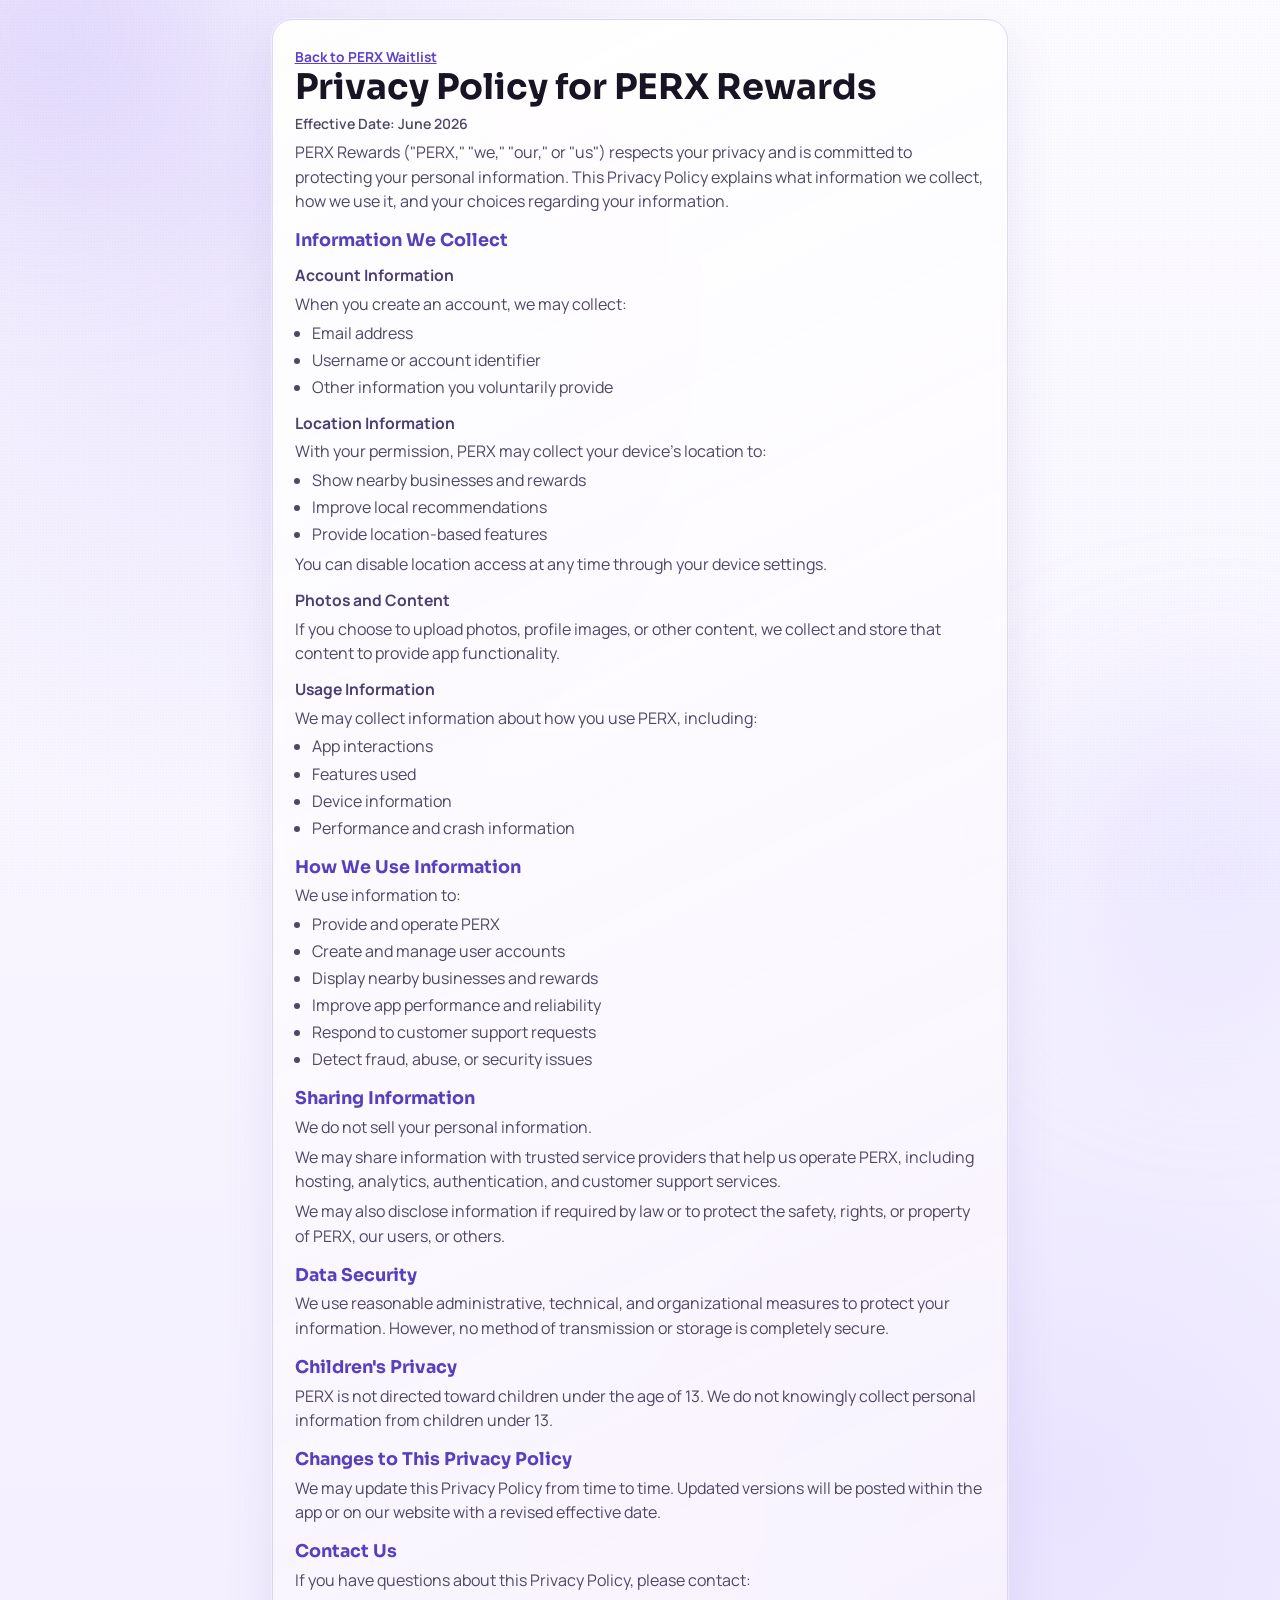
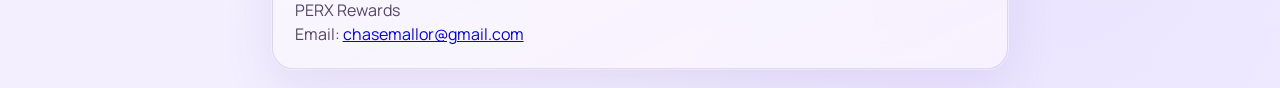
==== privacy-policy.html @ bf61a898 "Add standalone privacy policy page and main-page links" ====
<!doctype html>
<html lang="en">
  <head>
    <meta charset="UTF-8" />
    <meta name="viewport" content="width=device-width, initial-scale=1.0, viewport-fit=cover" />
    <title>Privacy Policy | PERX Rewards</title>
    <meta name="description" content="Read the PERX Rewards Privacy Policy, including what information we collect, how we use it, and your choices." />
    <meta name="robots" content="index, follow" />
    <link rel="canonical" href="https://joinperx.com/privacy-policy.html" />
    <link rel="preconnect" href="https://fonts.googleapis.com" />
    <link rel="preconnect" href="https://fonts.gstatic.com" crossorigin />
    <link
      href="https://fonts.googleapis.com/css2?family=Manrope:wght@400;500;600;700;800&family=Sora:wght@600;700;800&display=swap"
      rel="stylesheet"
    />
    <link rel="stylesheet" href="styles.css" />
  </head>
  <body class="policy-page">
    <div class="noise" aria-hidden="true"></div>
    <div class="orb orb-a" aria-hidden="true"></div>
    <div class="orb orb-b" aria-hidden="true"></div>

    <main class="policy-shell">
      <article class="policy-card" aria-labelledby="privacy-title">
        <p class="policy-nav"><a href="index.html">Back to PERX Waitlist</a></p>
        <h1 id="privacy-title" class="policy-title">Privacy Policy for PERX Rewards</h1>
        <p class="policy-effective">Effective Date: June 2026</p>

        <p>
          PERX Rewards ("PERX," "we," "our," or "us") respects your privacy and is committed to protecting your
          personal information. This Privacy Policy explains what information we collect, how we use it, and your
          choices regarding your information.
        </p>

        <h2>Information We Collect</h2>

        <h3>Account Information</h3>
        <p>When you create an account, we may collect:</p>
        <ul>
          <li>Email address</li>
          <li>Username or account identifier</li>
          <li>Other information you voluntarily provide</li>
        </ul>

        <h3>Location Information</h3>
        <p>With your permission, PERX may collect your device's location to:</p>
        <ul>
          <li>Show nearby businesses and rewards</li>
          <li>Improve local recommendations</li>
          <li>Provide location-based features</li>
        </ul>
        <p>You can disable location access at any time through your device settings.</p>

        <h3>Photos and Content</h3>
        <p>
          If you choose to upload photos, profile images, or other content, we collect and store that content to provide
          app functionality.
        </p>

        <h3>Usage Information</h3>
        <p>We may collect information about how you use PERX, including:</p>
        <ul>
          <li>App interactions</li>
          <li>Features used</li>
          <li>Device information</li>
          <li>Performance and crash information</li>
        </ul>

        <h2>How We Use Information</h2>
        <p>We use information to:</p>
        <ul>
          <li>Provide and operate PERX</li>
          <li>Create and manage user accounts</li>
          <li>Display nearby businesses and rewards</li>
          <li>Improve app performance and reliability</li>
          <li>Respond to customer support requests</li>
          <li>Detect fraud, abuse, or security issues</li>
        </ul>

        <h2>Sharing Information</h2>
        <p>We do not sell your personal information.</p>
        <p>
          We may share information with trusted service providers that help us operate PERX, including hosting,
          analytics, authentication, and customer support services.
        </p>
        <p>
          We may also disclose information if required by law or to protect the safety, rights, or property of PERX,
          our users, or others.
        </p>

        <h2>Data Security</h2>
        <p>
          We use reasonable administrative, technical, and organizational measures to protect your information. However,
          no method of transmission or storage is completely secure.
        </p>

        <h2>Children's Privacy</h2>
        <p>
          PERX is not directed toward children under the age of 13. We do not knowingly collect personal information
          from children under 13.
        </p>

        <h2>Changes to This Privacy Policy</h2>
        <p>
          We may update this Privacy Policy from time to time. Updated versions will be posted within the app or on our
          website with a revised effective date.
        </p>

        <h2>Contact Us</h2>
        <p>If you have questions about this Privacy Policy, please contact:</p>
        <p>
          PERX Rewards<br />
          Email: <a href="mailto:chasemallor@gmail.com">chasemallor@gmail.com</a>
        </p>
      </article>
    </main>
  </body>
</html>
---- styles.css ----
:root {
  --bg: #f6f3ff;
  --surface: rgba(255, 255, 255, 0.72);
  --surface-strong: rgba(255, 255, 255, 0.88);
  --stroke: rgba(70, 53, 116, 0.1);
  --text: #181423;
  --muted: #625d74;
  --accent: #8b72e8;
  --accent-strong: #745ed1;
  --success: #1d8b57;
}

* {
  box-sizing: border-box;
}

html,
body {
  margin: 0;
  min-height: 100%;
}

body {
  font-family: "Manrope", "Segoe UI", sans-serif;
  color: var(--text);
  background: radial-gradient(circle at 18% 12%, rgba(161, 135, 244, 0.18) 0%, transparent 34%),
    radial-gradient(circle at 82% 88%, rgba(184, 168, 255, 0.18) 0%, transparent 32%),
    linear-gradient(180deg, #fcfbff 0%, #f3efff 100%);
  overflow-x: hidden;
}

.shell {
  min-height: 100vh;
  display: grid;
  place-items: center;
  padding: 1rem;
}

.noise {
  position: fixed;
  inset: 0;
  pointer-events: none;
  background-image: radial-gradient(rgba(43, 29, 82, 0.06) 1px, transparent 1px);
  background-size: 3px 3px;
  opacity: 0.4;
}

.orb {
  position: fixed;
  width: 20rem;
  height: 20rem;
  border-radius: 999px;
  filter: blur(90px);
  pointer-events: none;
  z-index: -1;
}

.orb-a {
  top: -8rem;
  left: -7rem;
  background: rgba(162, 135, 244, 0.22);
  animation: drift 15s ease-in-out infinite;
}

.orb-b {
  right: -6rem;
  bottom: -8rem;
  background: rgba(202, 191, 255, 0.26);
  animation: drift 18s ease-in-out infinite reverse;
}

.waitlist-card {
  width: min(100%, 34rem);
  border: 1px solid var(--stroke);
  border-radius: 1.5rem;
  padding: 1.5rem;
  background: linear-gradient(155deg, rgba(255, 255, 255, 0.92), rgba(247, 243, 255, 0.78));
  backdrop-filter: blur(18px);
  box-shadow: 0 18px 60px rgba(110, 92, 169, 0.12), 0 0 0 1px rgba(255, 255, 255, 0.65);
}

.about-card {
  width: min(100%, 42rem);
  border: 1px solid rgba(145, 121, 226, 0.28);
  border-radius: 1.5rem;
  padding: 1.5rem;
  background: radial-gradient(circle at 22% -5%, rgba(163, 126, 255, 0.24), transparent 38%),
    linear-gradient(160deg, rgba(255, 255, 255, 0.95) 0%, rgba(248, 243, 255, 0.92) 100%);
  backdrop-filter: blur(18px);
  box-shadow: 0 22px 62px rgba(107, 83, 184, 0.14), 0 0 0 1px rgba(255, 255, 255, 0.66);
}

.page-hidden {
  display: none;
}

.eyebrow {
  margin: 0;
  color: var(--accent-strong);
  font-size: 0.72rem;
  letter-spacing: 0.12em;
  text-transform: uppercase;
  font-weight: 700;
}

h1 {
  margin: 0.4rem 0 0;
  font-family: "Sora", "Segoe UI", sans-serif;
  font-size: clamp(2.1rem, 12vw, 3.2rem);
  line-height: 1;
}

.logo-x {
  color: var(--accent-strong);
  text-shadow: 0 0 16px rgba(139, 114, 232, 0.22);
}

.tagline {
  margin: 0.45rem 0 0;
  color: #241d35;
  font-weight: 600;
  font-size: clamp(1rem, 4vw, 1.15rem);
}

.description {
  margin: 0.8rem 0 0;
  color: var(--muted);
  font-size: 0.94rem;
  line-height: 1.45;
}

.coming-soon-hype {
  margin: 0.8rem 0 0;
  color: #3a2d70;
  font-weight: 700;
  font-size: 0.9rem;
  line-height: 1.45;
}

.about-hype {
  margin-top: 1rem;
}

.about-card .eyebrow {
  color: #6b50c4;
}

.about-card h2 {
  margin: 0.4rem 0 0;
  font-family: "Sora", "Segoe UI", sans-serif;
  font-size: clamp(1.4rem, 5.5vw, 2.1rem);
  line-height: 1.15;
  color: #5f43c4;
  text-shadow: 0 0 18px rgba(146, 115, 255, 0.2);
}

.about-intro {
  margin: 0.9rem 0 0;
  color: #4d4268;
  line-height: 1.5;
}

.about-grid {
  margin-top: 1rem;
  display: flex;
  flex-direction: column;
  gap: 0;
  border-top: 1px solid rgba(152, 125, 239, 0.26);
}

.about-item {
  display: flex;
  flex-direction: row;
  gap: 0.72rem;
  align-items: start;
  padding: 0.95rem 0.2rem;
  background: transparent;
  border: 0;
  border-radius: 0;
  border-bottom: 1px solid rgba(152, 125, 239, 0.26);
}

.about-item:last-child {
  border-bottom: 0;
}

.about-copy h3 {
  margin: 0;
  font-size: 0.98rem;
  color: #5d44bf;
}

.about-copy p {
  margin: 0.35rem 0 0;
  color: #5c5571;
  font-size: 0.92rem;
  line-height: 1.45;
}

.about-title-row {
  display: flex;
  align-items: center;
  gap: 0.5rem;
}

.about-icon {
  width: 1.95rem;
  height: 1.95rem;
  display: inline-flex;
  align-items: center;
  justify-content: center;
  border-radius: 999px;
  background: linear-gradient(130deg, #7b5eff, #a18cff);
  color: #ffffff;
  font-size: 0.95rem;
  box-shadow: 0 0 20px rgba(142, 111, 255, 0.35);
  flex-shrink: 0;
}

.map-pin-icon {
  border-radius: 999px;
  background: rgba(255, 255, 255, 0.9);
  border: 1px solid rgba(119, 94, 212, 0.22);
}

.map-pin-icon svg {
  width: 1.35rem;
  height: 1.35rem;
  display: block;
}

.about-card .coming-soon-hype {
  color: #5d42be;
  text-shadow: 0 0 14px rgba(145, 113, 255, 0.2);
}

.contact-cta {
  margin: 0.65rem 0 0;
  color: #5b4c87;
  font-size: 0.84rem;
  line-height: 1.5;
}

.contact-cta a {
  color: #6242d1;
  font-weight: 700;
  text-decoration-thickness: 1.5px;
}

.about-contact-cta {
  color: #5a4e82;
}

.legal-links {
  margin: 0.55rem 0 0;
  font-size: 0.82rem;
  color: #5f507f;
}

.legal-links a {
  color: #5f40ca;
  font-weight: 800;
  text-decoration-thickness: 1.5px;
}

.about-legal-links {
  color: #5a4f81;
}

.verification-note {
  margin-top: 0.95rem;
  border: 1px solid rgba(139, 114, 232, 0.26);
  border-radius: 0.95rem;
  padding: 0.72rem 0.82rem;
  background: linear-gradient(130deg, rgba(243, 236, 255, 0.92), rgba(251, 248, 255, 0.84));
}

.verification-note p {
  margin: 0;
  color: #5e4f87;
  font-size: 0.8rem;
  line-height: 1.4;
}

.verification-note p + p {
  margin-top: 0.25rem;
}

.waitlist-form {
  margin-top: 1rem;
  display: grid;
  gap: 0.6rem;
}

.trap-field {
  position: absolute;
  left: -9999px;
  width: 1px;
  height: 1px;
  overflow: hidden;
}

.waitlist-form label {
  font-size: 0.83rem;
  color: #4f4a61;
  font-weight: 600;
}

.waitlist-form input[type="text"],
.waitlist-form input[type="email"] {
  width: 100%;
  border: 1px solid var(--stroke);
  border-radius: 1rem;
  background: var(--surface);
  color: var(--text);
  padding: 0.92rem 1rem;
  font-size: 16px;
  outline: none;
  transition: border-color 200ms ease, box-shadow 200ms ease, background 200ms ease;
}

.waitlist-form input::placeholder {
  color: #8d879e;
}

.waitlist-form input:focus {
  border-color: rgba(139, 114, 232, 0.45);
  background: var(--surface-strong);
  box-shadow: 0 0 0 4px rgba(139, 114, 232, 0.12);
}

.disclaimer {
  margin: 0.1rem 0 0;
  color: #777289;
  font-size: 0.8rem;
  line-height: 1.45;
}

button {
  margin-top: 0.2rem;
  width: 100%;
  border: 1px solid rgba(139, 114, 232, 0.34);
  border-radius: 999px;
  background: linear-gradient(120deg, #7f63e6, #9a88ea);
  color: #fff;
  font-weight: 700;
  font-size: 0.97rem;
  padding: 0.98rem 1rem;
  cursor: pointer;
  transition: transform 180ms ease, box-shadow 180ms ease, opacity 180ms ease;
}

button:hover {
  transform: translateY(-1px);
  box-shadow: 0 12px 24px rgba(124, 85, 230, 0.2);
}

button:disabled {
  opacity: 0.7;
  cursor: not-allowed;
}

.secondary-btn {
  margin-top: 0;
  background: rgba(255, 255, 255, 0.65);
  color: var(--accent-strong);
  border: 1px solid rgba(139, 114, 232, 0.35);
}

.about-card .secondary-btn {
  background: rgba(255, 255, 255, 0.78);
  color: #5d43bf;
  border: 1px solid rgba(150, 124, 235, 0.54);
}

.about-card .secondary-btn:hover {
  box-shadow: 0 12px 24px rgba(111, 78, 227, 0.24);
}

#backToWaitlistBtn {
  margin-top: 1.15rem;
}

.secondary-btn:hover {
  box-shadow: 0 10px 20px rgba(116, 94, 209, 0.14);
}

.form-feedback {
  min-height: 1.2rem;
  margin: 0.15rem 0 0;
  color: var(--accent-strong);
  font-size: 0.84rem;
}

.form-feedback.success {
  color: var(--success);
}

.form-feedback.error {
  color: #ab2e2e;
}

.microcopy {
  margin: 0.8rem 0 0;
  color: #969bb3;
  font-size: 0.74rem;
  line-height: 1.45;
}

.policy-page {
  margin: 0;
}

.policy-shell {
  min-height: 100vh;
  display: grid;
  place-items: center;
  padding: 1.2rem;
}

.policy-card {
  width: min(100%, 46rem);
  border: 1px solid rgba(121, 97, 198, 0.22);
  border-radius: 1.3rem;
  padding: 1.35rem;
  background: linear-gradient(155deg, rgba(255, 255, 255, 0.94), rgba(248, 243, 255, 0.88));
  backdrop-filter: blur(16px);
  box-shadow: 0 18px 50px rgba(103, 79, 176, 0.12), 0 0 0 1px rgba(255, 255, 255, 0.6);
}

.policy-nav {
  margin: 0 0 0.8rem;
  font-size: 0.86rem;
}

.policy-nav a {
  color: #5f40ca;
  font-weight: 700;
}

.policy-title {
  margin: 0;
  font-family: "Sora", "Segoe UI", sans-serif;
  font-size: clamp(1.6rem, 5vw, 2.2rem);
  line-height: 1.12;
}

.policy-effective {
  margin: 0.35rem 0 0;
  font-size: 0.88rem;
  color: #5f507f;
  font-weight: 600;
}

.policy-card h2 {
  margin: 1rem 0 0.35rem;
  font-family: "Sora", "Segoe UI", sans-serif;
  font-size: 1.1rem;
  color: #5840bc;
}

.policy-card h3 {
  margin: 0.8rem 0 0.3rem;
  font-size: 0.98rem;
  color: #4c3f72;
}

.policy-card p {
  margin: 0.35rem 0 0;
  color: #4f4765;
  line-height: 1.52;
}

.policy-card ul {
  margin: 0.35rem 0 0;
  padding-left: 1.1rem;
  color: #4f4765;
}

.policy-card li {
  margin: 0.24rem 0;
  line-height: 1.45;
}

@keyframes drift {
  0%,
  100% {
    transform: translateY(0);
  }
  50% {
    transform: translateY(22px);
  }
}

@media (max-width: 520px) {
  .shell {
    min-height: 100dvh;
    padding: max(0.85rem, env(safe-area-inset-top)) 0.75rem max(1rem, env(safe-area-inset-bottom));
  }

  .waitlist-card,
  .about-card {
    padding: 1rem;
    border-radius: 1.2rem;
  }

  .description {
    font-size: 0.9rem;
  }

  .about-grid {
    grid-template-columns: 1fr;
  }

  .about-icon {
    width: 1.78rem;
    height: 1.78rem;
  }

  .orb {
    filter: blur(72px);
    opacity: 0.8;
  }

  .policy-shell {
    min-height: 100dvh;
    padding: max(0.85rem, env(safe-area-inset-top)) 0.75rem max(1rem, env(safe-area-inset-bottom));
  }

  .policy-card {
    padding: 1rem;
    border-radius: 1.1rem;
  }
}

@media (max-width: 900px) {
  .shell {
    padding: 1.05rem;
  }

  .about-card {
    width: min(100%, 38rem);
  }
}

@media (max-width: 680px) {
  .about-grid {
    grid-template-columns: 1fr;
  }

  .about-card h2 {
    font-size: clamp(1.3rem, 7.2vw, 1.85rem);
  }
}
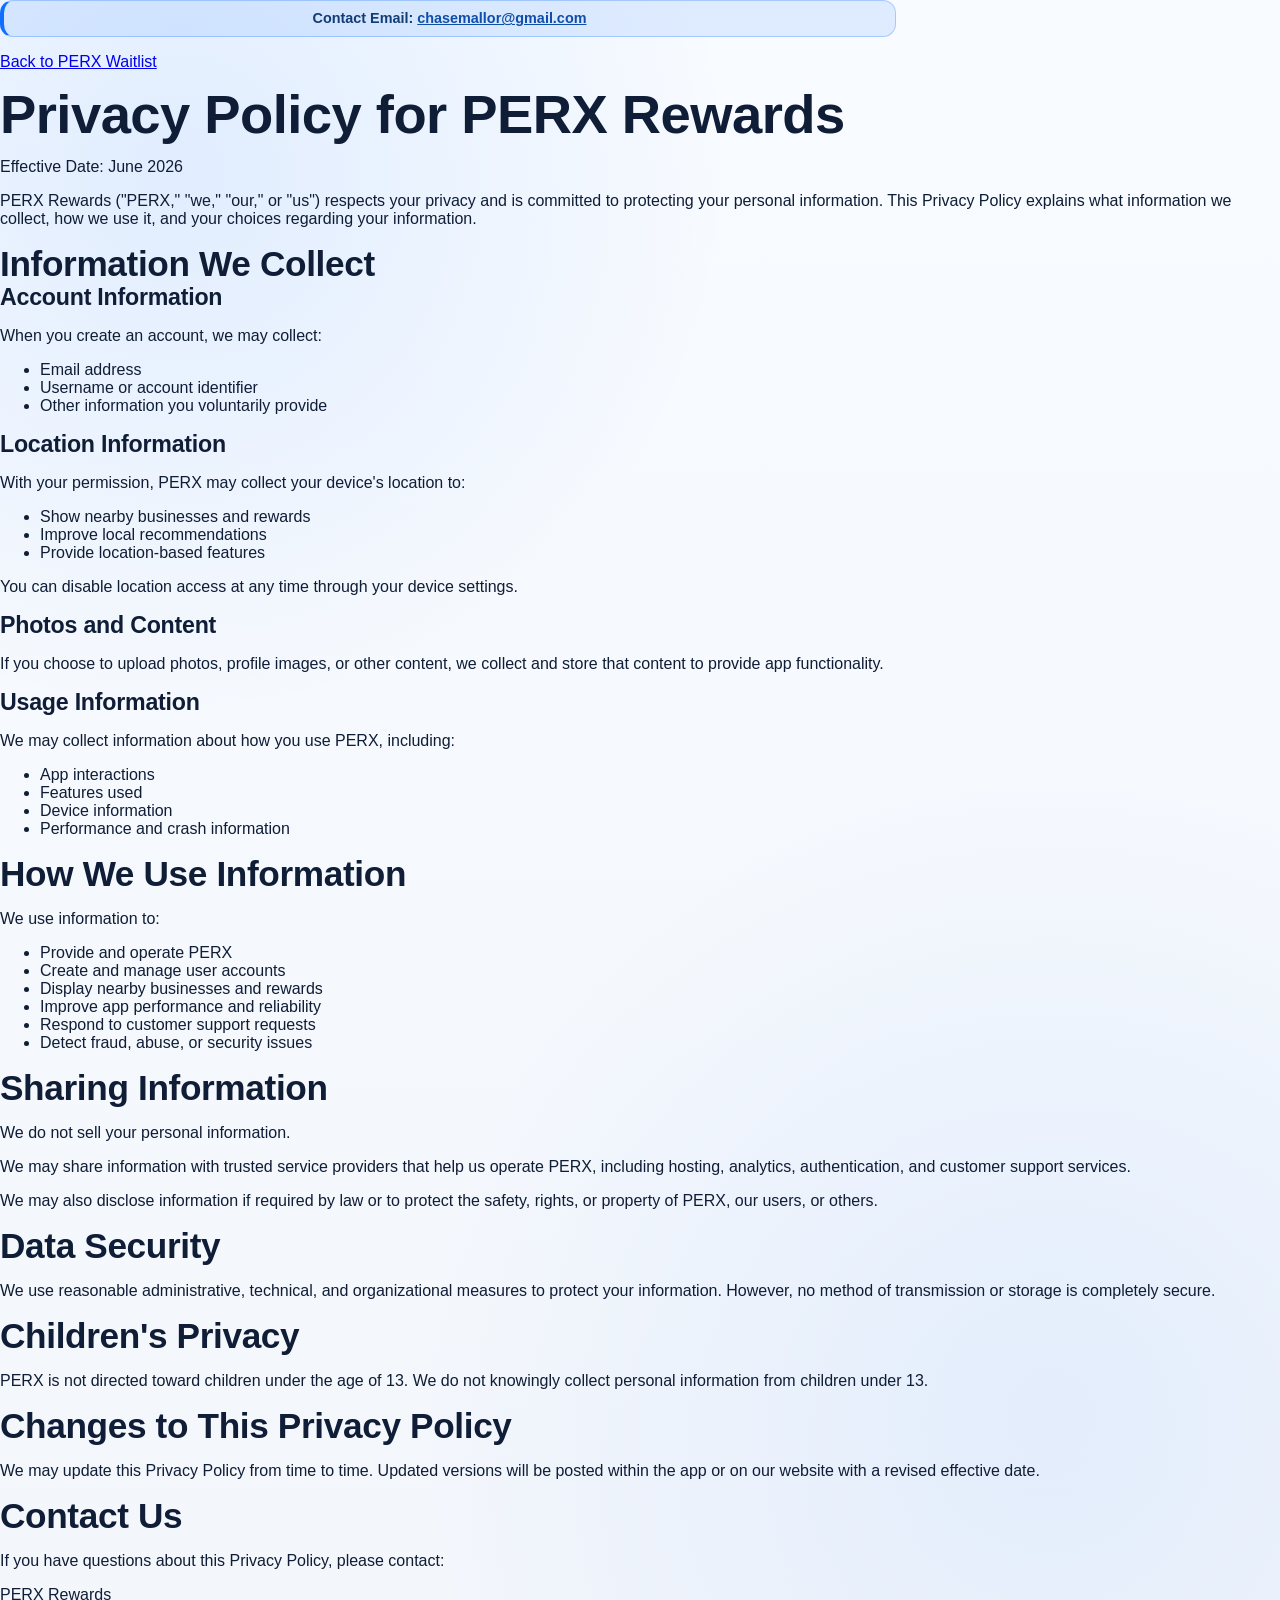
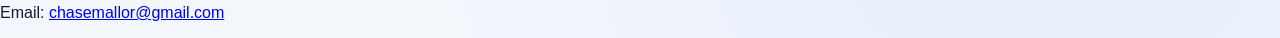
==== commit e6d9bb18: "Add contact email banner across pages" ====
--- a/privacy-policy.html
+++ b/privacy-policy.html
@@ -13,7 +13,7 @@
       href="https://fonts.googleapis.com/css2?family=Manrope:wght@400;500;600;700;800&family=Sora:wght@600;700;800&display=swap"
       rel="stylesheet"
     />
-    <link rel="stylesheet" href="styles.css" />
+    <link rel="stylesheet" href="styles.css?v=20260702-2" />
   </head>
   <body class="policy-page">
     <div class="noise" aria-hidden="true"></div>
@@ -21,6 +21,10 @@
     <div class="orb orb-b" aria-hidden="true"></div>
 
     <main class="policy-shell">
+      <p class="contact-email-banner" role="note">
+        Contact Email:
+        <a href="mailto:chasemallor@gmail.com">chasemallor@gmail.com</a>
+      </p>
       <article class="policy-card" aria-labelledby="privacy-title">
         <p class="policy-nav"><a href="index.html">Back to PERX Waitlist</a></p>
         <h1 id="privacy-title" class="policy-title">Privacy Policy for PERX Rewards</h1>
--- a/styles.css
+++ b/styles.css
@@ -1,13 +1,16 @@
 :root {
-  --bg: #f6f3ff;
-  --surface: rgba(255, 255, 255, 0.72);
-  --surface-strong: rgba(255, 255, 255, 0.88);
-  --stroke: rgba(70, 53, 116, 0.1);
-  --text: #181423;
-  --muted: #625d74;
-  --accent: #8b72e8;
-  --accent-strong: #745ed1;
-  --success: #1d8b57;
+  --bg: #f5f7fb;
+  --surface: rgba(255, 255, 255, 0.8);
+  --surface-solid: #ffffff;
+  --stroke: rgba(15, 29, 54, 0.12);
+  --stroke-strong: rgba(15, 29, 54, 0.2);
+  --text: #0f1d36;
+  --muted: #586780;
+  --primary: #0f6fff;
+  --primary-strong: #0056d6;
+  --success: #188a52;
+  --warning: #a66a00;
+  --danger: #c02828;
 }
 
 * {
@@ -21,338 +24,646 @@
 }
 
 body {
-  font-family: "Manrope", "Segoe UI", sans-serif;
+  font-family: "Plus Jakarta Sans", "Segoe UI", sans-serif;
   color: var(--text);
-  background: radial-gradient(circle at 18% 12%, rgba(161, 135, 244, 0.18) 0%, transparent 34%),
-    radial-gradient(circle at 82% 88%, rgba(184, 168, 255, 0.18) 0%, transparent 32%),
-    linear-gradient(180deg, #fcfbff 0%, #f3efff 100%);
+  background:
+    radial-gradient(circle at 14% 10%, rgba(22, 119, 255, 0.1), transparent 30%),
+    radial-gradient(circle at 82% 86%, rgba(73, 150, 255, 0.1), transparent 36%),
+    linear-gradient(180deg, #f8fbff 0%, #f3f6fb 100%);
   overflow-x: hidden;
 }
 
-.shell {
-  min-height: 100vh;
-  display: grid;
-  place-items: center;
-  padding: 1rem;
-}
-
-.noise {
+.bg-grid {
   position: fixed;
   inset: 0;
   pointer-events: none;
-  background-image: radial-gradient(rgba(43, 29, 82, 0.06) 1px, transparent 1px);
-  background-size: 3px 3px;
-  opacity: 0.4;
-}
-
-.orb {
+  background-image: linear-gradient(rgba(15, 111, 255, 0.04) 1px, transparent 1px),
+    linear-gradient(90deg, rgba(15, 111, 255, 0.04) 1px, transparent 1px);
+  background-size: 42px 42px;
+}
+
+.halo {
   position: fixed;
-  width: 20rem;
-  height: 20rem;
   border-radius: 999px;
   filter: blur(90px);
   pointer-events: none;
   z-index: -1;
 }
 
-.orb-a {
-  top: -8rem;
-  left: -7rem;
-  background: rgba(162, 135, 244, 0.22);
-  animation: drift 15s ease-in-out infinite;
-}
-
-.orb-b {
-  right: -6rem;
+.halo-a {
+  width: 23rem;
+  height: 23rem;
+  left: -8rem;
+  top: -7rem;
+  background: rgba(26, 128, 255, 0.2);
+}
+
+.halo-b {
+  width: 22rem;
+  height: 22rem;
+  right: -7rem;
   bottom: -8rem;
-  background: rgba(202, 191, 255, 0.26);
-  animation: drift 18s ease-in-out infinite reverse;
-}
-
-.waitlist-card {
-  width: min(100%, 34rem);
+  background: rgba(114, 178, 255, 0.18);
+}
+
+.shell {
+  min-height: 100vh;
+  display: grid;
+  place-items: center;
+  padding: 1.2rem;
+}
+
+.contact-email-banner {
+  width: min(100%, 56rem);
+  margin: 0 0 0.8rem;
+  padding: 0.58rem 0.82rem;
+  border: 1px solid rgba(15, 111, 255, 0.28);
+  border-left: 4px solid #0f6fff;
+  border-radius: 0.82rem;
+  background: rgba(15, 111, 255, 0.1);
+  color: #123c73;
+  font-size: 0.9rem;
+  font-weight: 700;
+  text-align: center;
+}
+
+.contact-email-banner a {
+  color: #0f4ea8;
+  font-weight: 800;
+  text-decoration: underline;
+}
+
+.panel {
+  width: min(100%, 56rem);
   border: 1px solid var(--stroke);
-  border-radius: 1.5rem;
-  padding: 1.5rem;
-  background: linear-gradient(155deg, rgba(255, 255, 255, 0.92), rgba(247, 243, 255, 0.78));
-  backdrop-filter: blur(18px);
-  box-shadow: 0 18px 60px rgba(110, 92, 169, 0.12), 0 0 0 1px rgba(255, 255, 255, 0.65);
-}
-
-.about-card {
-  width: min(100%, 42rem);
-  border: 1px solid rgba(145, 121, 226, 0.28);
-  border-radius: 1.5rem;
-  padding: 1.5rem;
-  background: radial-gradient(circle at 22% -5%, rgba(163, 126, 255, 0.24), transparent 38%),
-    linear-gradient(160deg, rgba(255, 255, 255, 0.95) 0%, rgba(248, 243, 255, 0.92) 100%);
-  backdrop-filter: blur(18px);
-  box-shadow: 0 22px 62px rgba(107, 83, 184, 0.14), 0 0 0 1px rgba(255, 255, 255, 0.66);
-}
-
-.page-hidden {
-  display: none;
+  border-radius: 1.4rem;
+  padding: clamp(1.1rem, 2.4vw, 1.8rem);
+  background: linear-gradient(145deg, rgba(255, 255, 255, 0.9), rgba(252, 254, 255, 0.84));
+  backdrop-filter: blur(16px);
+  box-shadow: 0 26px 60px rgba(23, 50, 88, 0.12), 0 0 0 1px rgba(255, 255, 255, 0.66);
+}
+
+.hero-panel {
+  width: min(100%, 44rem);
+  text-align: center;
 }
 
 .eyebrow {
   margin: 0;
-  color: var(--accent-strong);
   font-size: 0.72rem;
-  letter-spacing: 0.12em;
+  letter-spacing: 0.14em;
   text-transform: uppercase;
   font-weight: 700;
+  color: #2d5ea8;
+}
+
+h1,
+h2,
+h3,
+h4 {
+  font-family: "Space Grotesk", "Segoe UI", sans-serif;
+  letter-spacing: -0.01em;
 }
 
 h1 {
+  margin: 0.55rem 0 0;
+  font-size: clamp(2.1rem, 6vw, 3.4rem);
+  line-height: 1.02;
+}
+
+h2 {
   margin: 0.4rem 0 0;
-  font-family: "Sora", "Segoe UI", sans-serif;
-  font-size: clamp(2.1rem, 12vw, 3.2rem);
-  line-height: 1;
-}
-
-.logo-x {
-  color: var(--accent-strong);
-  text-shadow: 0 0 16px rgba(139, 114, 232, 0.22);
-}
-
-.tagline {
+  font-size: clamp(1.5rem, 3vw, 2.2rem);
+}
+
+h3 {
+  margin: 0 0 0.5rem;
+  font-size: clamp(1.15rem, 2vw, 1.45rem);
+}
+
+.lead {
+  margin: 0.9rem auto 0;
+  color: #1b355b;
+  max-width: 38rem;
+  line-height: 1.55;
+}
+
+.support-copy {
   margin: 0.45rem 0 0;
-  color: #241d35;
+  color: var(--muted);
+}
+
+.pricing-disclosure {
+  margin: 0.8rem auto 0;
+  max-width: 38rem;
+  padding: 0.62rem 0.78rem;
+  border: 1px solid rgba(15, 111, 255, 0.28);
+  border-left: 4px solid #0f6fff;
+  border-radius: 0.82rem;
+  background: rgba(15, 111, 255, 0.08);
+  color: #0e3367;
+  font-size: 0.9rem;
+  line-height: 1.5;
+}
+
+.pricing-disclosure strong {
+  color: #0d2e5f;
+}
+
+.step-pricing-disclosure {
+  margin: 0 0 0.75rem;
+  max-width: none;
+}
+
+.subtle-link-row {
+  margin: 0.9rem 0 0;
+  color: #60708a;
+  font-size: 0.9rem;
+}
+
+.subtle-link-row a {
+  color: #1d63d3;
+  font-weight: 700;
+}
+
+.wizard-header {
+  margin-bottom: 1.1rem;
+}
+
+.step-counter {
+  margin: 0.45rem 0 0;
+  color: #3f5f8e;
+  font-size: 0.86rem;
   font-weight: 600;
-  font-size: clamp(1rem, 4vw, 1.15rem);
-}
-
-.description {
-  margin: 0.8rem 0 0;
-  color: var(--muted);
-  font-size: 0.94rem;
-  line-height: 1.45;
-}
-
-.coming-soon-hype {
-  margin: 0.8rem 0 0;
-  color: #3a2d70;
-  font-weight: 700;
-  font-size: 0.9rem;
-  line-height: 1.45;
-}
-
-.about-hype {
-  margin-top: 1rem;
-}
-
-.about-card .eyebrow {
-  color: #6b50c4;
-}
-
-.about-card h2 {
-  margin: 0.4rem 0 0;
-  font-family: "Sora", "Segoe UI", sans-serif;
-  font-size: clamp(1.4rem, 5.5vw, 2.1rem);
-  line-height: 1.15;
-  color: #5f43c4;
-  text-shadow: 0 0 18px rgba(146, 115, 255, 0.2);
-}
-
-.about-intro {
-  margin: 0.9rem 0 0;
-  color: #4d4268;
+}
+
+.progress-track {
+  margin-top: 0.65rem;
+  width: 100%;
+  height: 0.45rem;
+  border-radius: 999px;
+  background: rgba(22, 78, 160, 0.12);
+  overflow: hidden;
+}
+
+#progressFill {
+  display: block;
+  width: 20%;
+  height: 100%;
+  border-radius: 999px;
+  background: linear-gradient(90deg, #0f6fff, #4ca6ff);
+  transition: width 280ms ease;
+}
+
+.field-grid {
+  display: grid;
+  gap: 0.72rem;
+  margin-bottom: 0.72rem;
+}
+
+.field-grid.two-col {
+  grid-template-columns: repeat(2, minmax(0, 1fr));
+}
+
+.field-grid.three-col {
+  grid-template-columns: 1.1fr 0.7fr 0.8fr;
+}
+
+.field-grid.one-col {
+  grid-template-columns: 1fr;
+}
+
+label {
+  display: grid;
+  gap: 0.34rem;
+  font-size: 0.85rem;
+  color: #334765;
+  font-weight: 600;
+}
+
+input,
+textarea,
+select {
+  width: 100%;
+  border: 1px solid var(--stroke);
+  border-radius: 0.82rem;
+  background: var(--surface-solid);
+  color: var(--text);
+  font: inherit;
+  padding: 0.74rem 0.85rem;
+  outline: none;
+  transition: border-color 180ms ease, box-shadow 180ms ease;
+}
+
+textarea {
+  resize: vertical;
+  min-height: 8rem;
+}
+
+input:focus,
+textarea:focus,
+select:focus {
+  border-color: rgba(15, 111, 255, 0.5);
+  box-shadow: 0 0 0 3px rgba(15, 111, 255, 0.12);
+}
+
+.step-intro {
+  margin: 0.1rem 0 0.9rem;
+  color: #4e6281;
   line-height: 1.5;
 }
 
-.about-grid {
-  margin-top: 1rem;
+.zip-field-row {
+  display: grid;
+  grid-template-columns: minmax(11rem, 0.7fr) minmax(0, 1.3fr);
+  gap: 0.82rem;
+  align-items: end;
+}
+
+.zip-location {
+  min-height: 3.05rem;
   display: flex;
   flex-direction: column;
-  gap: 0;
-  border-top: 1px solid rgba(152, 125, 239, 0.26);
-}
-
-.about-item {
+  justify-content: center;
+  gap: 0.18rem;
+  padding: 0.44rem 0 0.44rem 0.82rem;
+  border-left: 3px solid #c8d5e8;
+  color: #435b7d;
+}
+
+.zip-location-label {
+  font-size: 0.73rem;
+  font-weight: 700;
+  text-transform: uppercase;
+  color: #687d99;
+}
+
+.zip-location strong {
+  font-size: 0.92rem;
+  color: #273f62;
+}
+
+.zip-location.is-loading {
+  border-left-color: #d69a2d;
+}
+
+.zip-location.is-valid {
+  border-left-color: var(--success);
+}
+
+.zip-location.is-error {
+  border-left-color: var(--danger);
+}
+
+.zip-location.is-error strong {
+  color: var(--danger);
+}
+
+.offer-process {
+  display: grid;
+  grid-template-columns: repeat(4, minmax(0, 1fr));
+  margin: 1.05rem 0 1.25rem;
+  border-top: 1px solid var(--stroke);
+  border-bottom: 1px solid var(--stroke);
+}
+
+.offer-process-step {
+  min-width: 0;
+  padding: 0.95rem 0.78rem;
+  display: grid;
+  grid-template-columns: 1.65rem minmax(0, 1fr);
+  gap: 0.55rem;
+  align-items: start;
+}
+
+.offer-process-step + .offer-process-step {
+  border-left: 1px solid var(--stroke);
+}
+
+.offer-process-step > span {
+  width: 1.65rem;
+  height: 1.65rem;
+  display: grid;
+  place-items: center;
+  border-radius: 50%;
+  background: #0f6fff;
+  color: #ffffff;
+  font-size: 0.75rem;
+  font-weight: 800;
+}
+
+.offer-process-step strong {
+  font-size: 0.8rem;
+  line-height: 1.35;
+  color: #243d61;
+}
+
+.offer-controls {
+  display: grid;
+  grid-template-columns: minmax(14rem, 0.8fr) minmax(0, 1.2fr);
+  gap: 1rem;
+  align-items: stretch;
+}
+
+.field-help {
+  display: block;
+  font-size: 0.77rem;
+  line-height: 1.42;
+  font-weight: 400;
+  color: #687d99;
+}
+
+.money-input {
+  position: relative;
+  display: block;
+}
+
+.money-input > span {
+  position: absolute;
+  z-index: 1;
+  left: 0.9rem;
+  top: 50%;
+  transform: translateY(-50%);
+  color: #536b8b;
+  font-weight: 800;
+}
+
+.money-input input {
+  padding-left: 1.75rem;
+  font-size: 1.03rem;
+  font-weight: 700;
+}
+
+.perx-decision-note {
+  padding: 0.35rem 0 0.35rem 1rem;
+  border-left: 3px solid #0f6fff;
+}
+
+.perx-decision-note strong {
+  color: #1d3b65;
+}
+
+.perx-decision-note p {
+  margin: 0.4rem 0 0;
+  color: #526986;
+  font-size: 0.86rem;
+  line-height: 1.5;
+}
+
+.offer-notes-label {
+  margin-top: 1.15rem;
+}
+
+.signature-summary {
+  margin: 0.4rem 0 0.9rem;
+  padding: 0.7rem 0;
+  border-top: 1px solid var(--stroke);
+  border-bottom: 1px solid var(--stroke);
   display: flex;
-  flex-direction: row;
-  gap: 0.72rem;
-  align-items: start;
-  padding: 0.95rem 0.2rem;
-  background: transparent;
-  border: 0;
-  border-radius: 0;
-  border-bottom: 1px solid rgba(152, 125, 239, 0.26);
-}
-
-.about-item:last-child {
-  border-bottom: 0;
-}
-
-.about-copy h3 {
-  margin: 0;
-  font-size: 0.98rem;
-  color: #5d44bf;
-}
-
-.about-copy p {
-  margin: 0.35rem 0 0;
-  color: #5c5571;
-  font-size: 0.92rem;
-  line-height: 1.45;
-}
-
-.about-title-row {
+  align-items: baseline;
+  justify-content: space-between;
+  gap: 1rem;
+}
+
+.signature-summary span {
+  color: #687d99;
+  font-size: 0.8rem;
+  font-weight: 700;
+  text-transform: uppercase;
+}
+
+.signature-summary strong {
+  color: #203b63;
+  text-align: right;
+}
+
+.signature-date-field {
+  max-width: 21rem;
+}
+
+.authority-summary {
+  display: grid;
+  grid-template-columns: repeat(2, minmax(0, 1fr));
+  margin: 0.9rem 0 1rem;
+  border-top: 1px solid var(--stroke);
+  border-bottom: 1px solid var(--stroke);
+}
+
+.authority-summary > div {
+  min-width: 0;
+  padding: 0.85rem 0.9rem;
+  display: grid;
+  gap: 0.18rem;
+}
+
+.authority-summary > div + div {
+  border-left: 1px solid var(--stroke);
+}
+
+.authority-summary span,
+.verification-heading span {
+  color: #687d99;
+  font-size: 0.72rem;
+  font-weight: 700;
+  text-transform: uppercase;
+}
+
+.authority-summary strong,
+.verification-heading strong {
+  color: #203b63;
+  overflow-wrap: anywhere;
+}
+
+.authority-summary small {
+  color: #5e7390;
+  font-size: 0.8rem;
+  overflow-wrap: anywhere;
+}
+
+.email-verification {
+  margin-top: 1rem;
+  padding: 0.9rem 0;
+  border-top: 1px solid var(--stroke);
+  border-bottom: 1px solid var(--stroke);
+}
+
+.verification-heading {
   display: flex;
   align-items: center;
+  justify-content: space-between;
+  gap: 1rem;
+  margin-bottom: 0.75rem;
+}
+
+.verification-heading > div {
+  min-width: 0;
+  display: grid;
+  gap: 0.18rem;
+}
+
+.verification-heading .status-pill {
+  margin: 0;
+  flex-shrink: 0;
+}
+
+.verification-controls {
+  display: grid;
+  grid-template-columns: auto minmax(10rem, 1fr) auto;
+  gap: 0.65rem;
+  align-items: end;
+}
+
+.verification-code-field {
+  min-width: 0;
+}
+
+.authority-review-note {
+  margin-top: 0.8rem;
+  display: flex;
+  align-items: center;
+  gap: 0.65rem;
+  color: #59708f;
+  font-size: 0.82rem;
+  line-height: 1.45;
+}
+
+.authority-review-note .status-pill {
+  margin: 0;
+  flex-shrink: 0;
+}
+
+.status-pill {
+  margin: 0.55rem 0 0;
+  display: inline-flex;
+  align-items: center;
+  border-radius: 999px;
+  padding: 0.28rem 0.64rem;
+  font-size: 0.75rem;
+  font-weight: 700;
+  border: 1px solid transparent;
+}
+
+.status-pill.neutral {
+  background: #eef3fa;
+  color: #476289;
+}
+
+.status-pill.success {
+  background: #edf8f2;
+  color: var(--success);
+  border-color: rgba(24, 138, 82, 0.25);
+}
+
+.status-pill.warning {
+  background: #fff5e7;
+  color: var(--warning);
+  border-color: rgba(166, 106, 0, 0.24);
+}
+
+.status-pill.error {
+  background: #fdeeee;
+  color: var(--danger);
+  border-color: rgba(192, 40, 40, 0.24);
+}
+
+.agreement-box {
+  border: 1px solid var(--stroke);
+  border-radius: 0.92rem;
+  background: #fcfdff;
+  max-height: 17rem;
+  overflow: auto;
+  padding: 0.9rem;
+}
+
+.agreement-box article h4 {
+  margin: 0 0 0.45rem;
+  font-size: 1.02rem;
+}
+
+.agreement-box article p {
+  margin: 0.35rem 0 0;
+  line-height: 1.52;
+  color: #2f4668;
+}
+
+.agreement-end {
+  font-weight: 700;
+}
+
+.checkbox-row {
+  margin-top: 0.68rem;
+  display: flex;
+  align-items: flex-start;
   gap: 0.5rem;
-}
-
-.about-icon {
-  width: 1.95rem;
-  height: 1.95rem;
+  font-size: 0.9rem;
+  line-height: 1.4;
+  color: #304a70;
+}
+
+.checkbox-row input {
+  margin-top: 0.14rem;
+  width: 1rem;
+  height: 1rem;
+  padding: 0;
+  flex-shrink: 0;
+}
+
+#signaturePad {
+  width: 100%;
+  height: 13rem;
+  border: 1px dashed rgba(15, 111, 255, 0.4);
+  border-radius: 0.92rem;
+  background: rgba(255, 255, 255, 0.95);
+  cursor: crosshair;
+  touch-action: none;
+  user-select: none;
+}
+
+.signature-label {
+  margin-top: 0.4rem;
+}
+
+.signature-actions {
+  margin-top: 0.65rem;
+}
+
+.meta-note {
+  margin: 0.9rem 0 0;
+  color: #59708f;
+  font-size: 0.86rem;
+  line-height: 1.5;
+}
+
+.wizard-actions {
+  margin-top: 1.1rem;
+  display: flex;
+  gap: 0.6rem;
+  justify-content: flex-end;
+}
+
+button,
+.link-button {
+  border: 1px solid var(--stroke-strong);
+  border-radius: 999px;
+  background: #ffffff;
+  color: #153862;
+  font-family: "Plus Jakarta Sans", "Segoe UI", sans-serif;
+  font-weight: 700;
+  font-size: 0.92rem;
+  line-height: 1;
+  padding: 0.78rem 1.08rem;
+  cursor: pointer;
+  transition: transform 170ms ease, box-shadow 170ms ease, opacity 170ms ease;
+  text-decoration: none;
   display: inline-flex;
   align-items: center;
   justify-content: center;
-  border-radius: 999px;
-  background: linear-gradient(130deg, #7b5eff, #a18cff);
-  color: #ffffff;
-  font-size: 0.95rem;
-  box-shadow: 0 0 20px rgba(142, 111, 255, 0.35);
-  flex-shrink: 0;
-}
-
-.map-pin-icon {
-  border-radius: 999px;
-  background: rgba(255, 255, 255, 0.9);
-  border: 1px solid rgba(119, 94, 212, 0.22);
-}
-
-.map-pin-icon svg {
-  width: 1.35rem;
-  height: 1.35rem;
-  display: block;
-}
-
-.about-card .coming-soon-hype {
-  color: #5d42be;
-  text-shadow: 0 0 14px rgba(145, 113, 255, 0.2);
-}
-
-.contact-cta {
-  margin: 0.65rem 0 0;
-  color: #5b4c87;
-  font-size: 0.84rem;
-  line-height: 1.5;
-}
-
-.contact-cta a {
-  color: #6242d1;
-  font-weight: 700;
-  text-decoration-thickness: 1.5px;
-}
-
-.about-contact-cta {
-  color: #5a4e82;
-}
-
-.legal-links {
-  margin: 0.55rem 0 0;
-  font-size: 0.82rem;
-  color: #5f507f;
-}
-
-.legal-links a {
-  color: #5f40ca;
-  font-weight: 800;
-  text-decoration-thickness: 1.5px;
-}
-
-.about-legal-links {
-  color: #5a4f81;
-}
-
-.verification-note {
-  margin-top: 0.95rem;
-  border: 1px solid rgba(139, 114, 232, 0.26);
-  border-radius: 0.95rem;
-  padding: 0.72rem 0.82rem;
-  background: linear-gradient(130deg, rgba(243, 236, 255, 0.92), rgba(251, 248, 255, 0.84));
-}
-
-.verification-note p {
-  margin: 0;
-  color: #5e4f87;
-  font-size: 0.8rem;
-  line-height: 1.4;
-}
-
-.verification-note p + p {
-  margin-top: 0.25rem;
-}
-
-.waitlist-form {
-  margin-top: 1rem;
-  display: grid;
-  gap: 0.6rem;
-}
-
-.trap-field {
-  position: absolute;
-  left: -9999px;
-  width: 1px;
-  height: 1px;
-  overflow: hidden;
-}
-
-.waitlist-form label {
-  font-size: 0.83rem;
-  color: #4f4a61;
-  font-weight: 600;
-}
-
-.waitlist-form input[type="text"],
-.waitlist-form input[type="email"] {
-  width: 100%;
-  border: 1px solid var(--stroke);
-  border-radius: 1rem;
-  background: var(--surface);
-  color: var(--text);
-  padding: 0.92rem 1rem;
-  font-size: 16px;
-  outline: none;
-  transition: border-color 200ms ease, box-shadow 200ms ease, background 200ms ease;
-}
-
-.waitlist-form input::placeholder {
-  color: #8d879e;
-}
-
-.waitlist-form input:focus {
-  border-color: rgba(139, 114, 232, 0.45);
-  background: var(--surface-strong);
-  box-shadow: 0 0 0 4px rgba(139, 114, 232, 0.12);
-}
-
-.disclaimer {
-  margin: 0.1rem 0 0;
-  color: #777289;
-  font-size: 0.8rem;
-  line-height: 1.45;
-}
-
-button {
-  margin-top: 0.2rem;
-  width: 100%;
-  border: 1px solid rgba(139, 114, 232, 0.34);
-  border-radius: 999px;
-  background: linear-gradient(120deg, #7f63e6, #9a88ea);
-  color: #fff;
-  font-weight: 700;
-  font-size: 0.97rem;
-  padding: 0.98rem 1rem;
-  cursor: pointer;
-  transition: transform 180ms ease, box-shadow 180ms ease, opacity 180ms ease;
-}
-
-button:hover {
+}
+
+button:hover,
+.link-button:hover {
   transform: translateY(-1px);
-  box-shadow: 0 12px 24px rgba(124, 85, 230, 0.2);
+  box-shadow: 0 10px 20px rgba(17, 55, 103, 0.14);
 }
 
 button:disabled {
@@ -360,195 +671,165 @@
   cursor: not-allowed;
 }
 
-.secondary-btn {
-  margin-top: 0;
-  background: rgba(255, 255, 255, 0.65);
-  color: var(--accent-strong);
-  border: 1px solid rgba(139, 114, 232, 0.35);
-}
-
-.about-card .secondary-btn {
-  background: rgba(255, 255, 255, 0.78);
-  color: #5d43bf;
-  border: 1px solid rgba(150, 124, 235, 0.54);
-}
-
-.about-card .secondary-btn:hover {
-  box-shadow: 0 12px 24px rgba(111, 78, 227, 0.24);
-}
-
-#backToWaitlistBtn {
-  margin-top: 1.15rem;
-}
-
-.secondary-btn:hover {
-  box-shadow: 0 10px 20px rgba(116, 94, 209, 0.14);
+.primary,
+.link-button.primary {
+  background: linear-gradient(112deg, #0f6fff 0%, #2e8dff 100%);
+  color: #ffffff;
+  border-color: rgba(15, 111, 255, 0.4);
+}
+
+.secondary {
+  background: #ffffff;
+  color: #184a84;
 }
 
 .form-feedback {
-  min-height: 1.2rem;
-  margin: 0.15rem 0 0;
-  color: var(--accent-strong);
-  font-size: 0.84rem;
+  margin: 0.8rem 0 0;
+  min-height: 1.25rem;
+  color: #31537d;
+  font-weight: 600;
+  font-size: 0.87rem;
+}
+
+.form-feedback.error {
+  color: var(--danger);
 }
 
 .form-feedback.success {
   color: var(--success);
 }
 
-.form-feedback.error {
-  color: #ab2e2e;
-}
-
-.microcopy {
-  margin: 0.8rem 0 0;
-  color: #969bb3;
-  font-size: 0.74rem;
-  line-height: 1.45;
-}
-
-.policy-page {
-  margin: 0;
-}
-
-.policy-shell {
-  min-height: 100vh;
-  display: grid;
-  place-items: center;
-  padding: 1.2rem;
-}
-
-.policy-card {
-  width: min(100%, 46rem);
-  border: 1px solid rgba(121, 97, 198, 0.22);
-  border-radius: 1.3rem;
-  padding: 1.35rem;
-  background: linear-gradient(155deg, rgba(255, 255, 255, 0.94), rgba(248, 243, 255, 0.88));
-  backdrop-filter: blur(16px);
-  box-shadow: 0 18px 50px rgba(103, 79, 176, 0.12), 0 0 0 1px rgba(255, 255, 255, 0.6);
-}
-
-.policy-nav {
-  margin: 0 0 0.8rem;
-  font-size: 0.86rem;
-}
-
-.policy-nav a {
-  color: #5f40ca;
-  font-weight: 700;
-}
-
-.policy-title {
-  margin: 0;
-  font-family: "Sora", "Segoe UI", sans-serif;
-  font-size: clamp(1.6rem, 5vw, 2.2rem);
-  line-height: 1.12;
-}
-
-.policy-effective {
-  margin: 0.35rem 0 0;
-  font-size: 0.88rem;
-  color: #5f507f;
-  font-weight: 600;
-}
-
-.policy-card h2 {
-  margin: 1rem 0 0.35rem;
-  font-family: "Sora", "Segoe UI", sans-serif;
-  font-size: 1.1rem;
-  color: #5840bc;
-}
-
-.policy-card h3 {
-  margin: 0.8rem 0 0.3rem;
-  font-size: 0.98rem;
-  color: #4c3f72;
-}
-
-.policy-card p {
-  margin: 0.35rem 0 0;
-  color: #4f4765;
-  line-height: 1.52;
-}
-
-.policy-card ul {
-  margin: 0.35rem 0 0;
-  padding-left: 1.1rem;
-  color: #4f4765;
-}
-
-.policy-card li {
-  margin: 0.24rem 0;
-  line-height: 1.45;
-}
-
-@keyframes drift {
-  0%,
-  100% {
-    transform: translateY(0);
-  }
-  50% {
-    transform: translateY(22px);
-  }
-}
-
-@media (max-width: 520px) {
+.success-panel {
+  width: min(100%, 44rem);
+  text-align: center;
+}
+
+.success-panel p {
+  color: #435b7f;
+  line-height: 1.55;
+}
+
+.agreement-number {
+  margin-top: 0.8rem;
+  color: #143a6b;
+  font-weight: 800;
+}
+
+.success-actions {
+  margin-top: 1rem;
+  display: flex;
+  gap: 0.62rem;
+  justify-content: center;
+  flex-wrap: wrap;
+}
+
+.is-hidden {
+  display: none;
+}
+
+@media (max-width: 860px) {
+  .field-grid.two-col,
+  .field-grid.three-col {
+    grid-template-columns: 1fr;
+  }
+
+  .offer-process {
+    grid-template-columns: repeat(2, minmax(0, 1fr));
+  }
+
+  .offer-process-step:nth-child(3) {
+    border-left: 0;
+    border-top: 1px solid var(--stroke);
+  }
+
+  .offer-process-step:nth-child(4) {
+    border-top: 1px solid var(--stroke);
+  }
+
+  .wizard-actions {
+    justify-content: stretch;
+    flex-wrap: wrap;
+  }
+
+  .wizard-actions button {
+    flex: 1 1 12rem;
+  }
+}
+
+@media (max-width: 560px) {
   .shell {
     min-height: 100dvh;
-    padding: max(0.85rem, env(safe-area-inset-top)) 0.75rem max(1rem, env(safe-area-inset-bottom));
-  }
-
-  .waitlist-card,
-  .about-card {
-    padding: 1rem;
-    border-radius: 1.2rem;
-  }
-
-  .description {
-    font-size: 0.9rem;
-  }
-
-  .about-grid {
+    padding: max(0.8rem, env(safe-area-inset-top)) 0.72rem max(0.9rem, env(safe-area-inset-bottom));
+  }
+
+  .panel {
+    border-radius: 1.1rem;
+    padding: 1rem 0.88rem;
+  }
+
+  .contact-email-banner {
+    font-size: 0.84rem;
+    padding: 0.52rem 0.66rem;
+    margin-bottom: 0.7rem;
+  }
+
+  .lead {
+    font-size: 0.95rem;
+  }
+
+  .pricing-disclosure {
+    font-size: 0.85rem;
+    padding: 0.56rem 0.7rem;
+  }
+
+  .zip-field-row,
+  .offer-controls,
+  .offer-process {
     grid-template-columns: 1fr;
   }
 
-  .about-icon {
-    width: 1.78rem;
-    height: 1.78rem;
-  }
-
-  .orb {
-    filter: blur(72px);
-    opacity: 0.8;
-  }
-
-  .policy-shell {
-    min-height: 100dvh;
-    padding: max(0.85rem, env(safe-area-inset-top)) 0.75rem max(1rem, env(safe-area-inset-bottom));
-  }
-
-  .policy-card {
-    padding: 1rem;
-    border-radius: 1.1rem;
-  }
-}
-
-@media (max-width: 900px) {
-  .shell {
-    padding: 1.05rem;
-  }
-
-  .about-card {
-    width: min(100%, 38rem);
-  }
-}
-
-@media (max-width: 680px) {
-  .about-grid {
+  .zip-location {
+    min-height: auto;
+    padding: 0.2rem 0 0.2rem 0.72rem;
+  }
+
+  .offer-process-step + .offer-process-step,
+  .offer-process-step:nth-child(3) {
+    border-left: 0;
+    border-top: 1px solid var(--stroke);
+  }
+
+  .signature-summary {
+    align-items: flex-start;
+    flex-direction: column;
+    gap: 0.3rem;
+  }
+
+  .signature-summary strong {
+    text-align: left;
+  }
+
+  .authority-summary {
     grid-template-columns: 1fr;
   }
 
-  .about-card h2 {
-    font-size: clamp(1.3rem, 7.2vw, 1.85rem);
-  }
-}
+  .authority-summary > div + div {
+    border-left: 0;
+    border-top: 1px solid var(--stroke);
+  }
+
+  .verification-heading {
+    align-items: flex-start;
+    flex-direction: column;
+    gap: 0.45rem;
+  }
+
+  .verification-controls {
+    grid-template-columns: 1fr;
+  }
+
+  .authority-review-note {
+    align-items: flex-start;
+    flex-direction: column;
+  }
+}
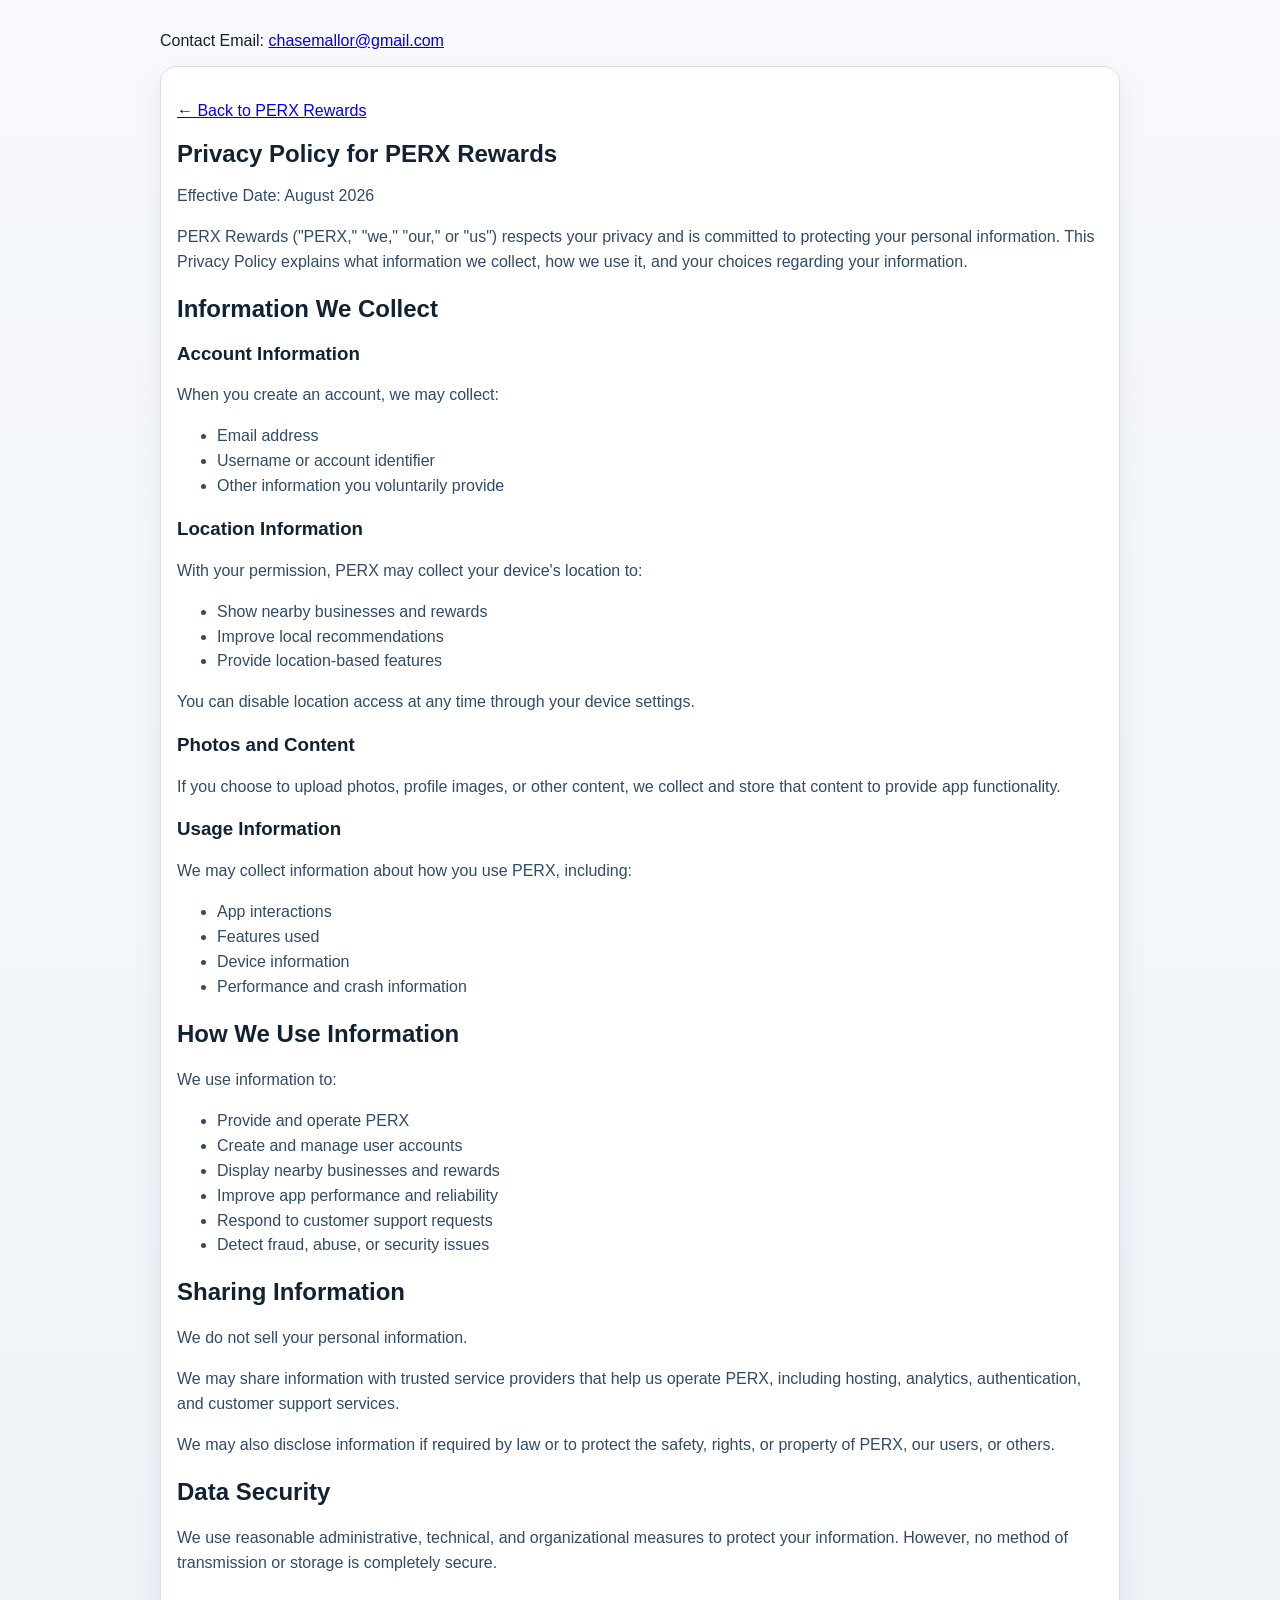
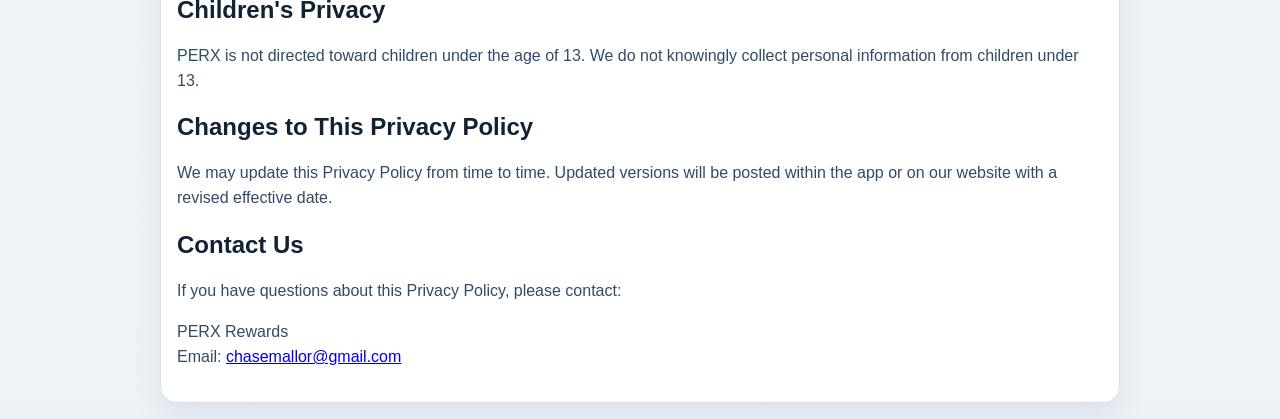
==== commit 16ccc497: "Brand polish and privacy policy update" ====
--- a/privacy-policy.html
+++ b/privacy-policy.html
@@ -26,9 +26,9 @@
         <a href="mailto:chasemallor@gmail.com">chasemallor@gmail.com</a>
       </p>
       <article class="policy-card" aria-labelledby="privacy-title">
-        <p class="policy-nav"><a href="index.html">Back to PERX Waitlist</a></p>
+        <p class="policy-nav"><a href="index.html">← Back to PERX Rewards</a></p>
         <h1 id="privacy-title" class="policy-title">Privacy Policy for PERX Rewards</h1>
-        <p class="policy-effective">Effective Date: June 2026</p>
+        <p class="policy-effective">Effective Date: August 2026</p>
 
         <p>
           PERX Rewards ("PERX," "we," "our," or "us") respects your privacy and is committed to protecting your
--- a/styles.css
+++ b/styles.css
@@ -1,16 +1,13 @@
 :root {
-  --bg: #f5f7fb;
-  --surface: rgba(255, 255, 255, 0.8);
-  --surface-solid: #ffffff;
-  --stroke: rgba(15, 29, 54, 0.12);
-  --stroke-strong: rgba(15, 29, 54, 0.2);
-  --text: #0f1d36;
-  --muted: #586780;
-  --primary: #0f6fff;
-  --primary-strong: #0056d6;
-  --success: #188a52;
-  --warning: #a66a00;
-  --danger: #c02828;
+  --ink: #102233;
+  --ink-soft: #445a71;
+  --line: #d7e0ea;
+  --line-strong: #b3c2d1;
+  --card: #ffffff;
+  --brand: #0d5bd6;
+  --brand-dark: #0a49ad;
+  --success: #17784a;
+  --danger: #b63030;
 }
 
 * {
@@ -24,671 +21,794 @@
 }
 
 body {
-  font-family: "Plus Jakarta Sans", "Segoe UI", sans-serif;
-  color: var(--text);
+  font-family: "Outfit", "Segoe UI", sans-serif;
+  color: var(--ink);
   background:
-    radial-gradient(circle at 14% 10%, rgba(22, 119, 255, 0.1), transparent 30%),
-    radial-gradient(circle at 82% 86%, rgba(73, 150, 255, 0.1), transparent 36%),
-    linear-gradient(180deg, #f8fbff 0%, #f3f6fb 100%);
+    radial-gradient(circle at 12% -5%, rgba(13, 91, 214, 0.14), transparent 30%),
+    radial-gradient(circle at 100% 20%, rgba(65, 144, 252, 0.12), transparent 32%),
+    linear-gradient(180deg, #f9fbfd, #f2f5f8);
   overflow-x: hidden;
-}
-
-.bg-grid {
+  text-rendering: optimizeLegibility;
+}
+
+.glow {
   position: fixed;
-  inset: 0;
   pointer-events: none;
-  background-image: linear-gradient(rgba(15, 111, 255, 0.04) 1px, transparent 1px),
-    linear-gradient(90deg, rgba(15, 111, 255, 0.04) 1px, transparent 1px);
-  background-size: 42px 42px;
-}
-
-.halo {
-  position: fixed;
+  z-index: -1;
   border-radius: 999px;
   filter: blur(90px);
-  pointer-events: none;
-  z-index: -1;
-}
-
-.halo-a {
-  width: 23rem;
-  height: 23rem;
+}
+
+.glow-a {
+  width: 24rem;
+  height: 24rem;
+  top: -10rem;
   left: -8rem;
-  top: -7rem;
-  background: rgba(26, 128, 255, 0.2);
-}
-
-.halo-b {
+  background: rgba(66, 146, 255, 0.22);
+}
+
+.glow-b {
   width: 22rem;
   height: 22rem;
-  right: -7rem;
-  bottom: -8rem;
-  background: rgba(114, 178, 255, 0.18);
-}
-
-.shell {
-  min-height: 100vh;
-  display: grid;
-  place-items: center;
-  padding: 1.2rem;
-}
-
-.contact-email-banner {
-  width: min(100%, 56rem);
-  margin: 0 0 0.8rem;
-  padding: 0.58rem 0.82rem;
-  border: 1px solid rgba(15, 111, 255, 0.28);
-  border-left: 4px solid #0f6fff;
-  border-radius: 0.82rem;
-  background: rgba(15, 111, 255, 0.1);
-  color: #123c73;
-  font-size: 0.9rem;
-  font-weight: 700;
-  text-align: center;
-}
-
-.contact-email-banner a {
-  color: #0f4ea8;
-  font-weight: 800;
-  text-decoration: underline;
-}
-
-.panel {
-  width: min(100%, 56rem);
-  border: 1px solid var(--stroke);
-  border-radius: 1.4rem;
-  padding: clamp(1.1rem, 2.4vw, 1.8rem);
-  background: linear-gradient(145deg, rgba(255, 255, 255, 0.9), rgba(252, 254, 255, 0.84));
-  backdrop-filter: blur(16px);
-  box-shadow: 0 26px 60px rgba(23, 50, 88, 0.12), 0 0 0 1px rgba(255, 255, 255, 0.66);
-}
-
-.hero-panel {
-  width: min(100%, 44rem);
-  text-align: center;
-}
-
-.eyebrow {
-  margin: 0;
-  font-size: 0.72rem;
-  letter-spacing: 0.14em;
-  text-transform: uppercase;
-  font-weight: 700;
-  color: #2d5ea8;
-}
-
-h1,
-h2,
-h3,
-h4 {
-  font-family: "Space Grotesk", "Segoe UI", sans-serif;
-  letter-spacing: -0.01em;
-}
-
-h1 {
-  margin: 0.55rem 0 0;
-  font-size: clamp(2.1rem, 6vw, 3.4rem);
-  line-height: 1.02;
-}
-
-h2 {
-  margin: 0.4rem 0 0;
-  font-size: clamp(1.5rem, 3vw, 2.2rem);
-}
-
-h3 {
-  margin: 0 0 0.5rem;
-  font-size: clamp(1.15rem, 2vw, 1.45rem);
-}
-
-.lead {
-  margin: 0.9rem auto 0;
-  color: #1b355b;
-  max-width: 38rem;
-  line-height: 1.55;
-}
-
-.support-copy {
-  margin: 0.45rem 0 0;
-  color: var(--muted);
-}
-
-.pricing-disclosure {
-  margin: 0.8rem auto 0;
-  max-width: 38rem;
-  padding: 0.62rem 0.78rem;
-  border: 1px solid rgba(15, 111, 255, 0.28);
-  border-left: 4px solid #0f6fff;
-  border-radius: 0.82rem;
-  background: rgba(15, 111, 255, 0.08);
-  color: #0e3367;
-  font-size: 0.9rem;
-  line-height: 1.5;
-}
-
-.pricing-disclosure strong {
-  color: #0d2e5f;
-}
-
-.step-pricing-disclosure {
-  margin: 0 0 0.75rem;
-  max-width: none;
-}
-
-.subtle-link-row {
-  margin: 0.9rem 0 0;
-  color: #60708a;
-  font-size: 0.9rem;
-}
-
-.subtle-link-row a {
-  color: #1d63d3;
-  font-weight: 700;
-}
-
-.wizard-header {
-  margin-bottom: 1.1rem;
-}
-
-.step-counter {
-  margin: 0.45rem 0 0;
-  color: #3f5f8e;
-  font-size: 0.86rem;
-  font-weight: 600;
-}
-
-.progress-track {
-  margin-top: 0.65rem;
-  width: 100%;
-  height: 0.45rem;
-  border-radius: 999px;
-  background: rgba(22, 78, 160, 0.12);
-  overflow: hidden;
-}
-
-#progressFill {
-  display: block;
-  width: 20%;
-  height: 100%;
-  border-radius: 999px;
-  background: linear-gradient(90deg, #0f6fff, #4ca6ff);
-  transition: width 280ms ease;
-}
-
-.field-grid {
-  display: grid;
-  gap: 0.72rem;
-  margin-bottom: 0.72rem;
-}
-
-.field-grid.two-col {
-  grid-template-columns: repeat(2, minmax(0, 1fr));
-}
-
-.field-grid.three-col {
-  grid-template-columns: 1.1fr 0.7fr 0.8fr;
-}
-
-.field-grid.one-col {
-  grid-template-columns: 1fr;
-}
-
-label {
-  display: grid;
-  gap: 0.34rem;
-  font-size: 0.85rem;
-  color: #334765;
-  font-weight: 600;
-}
-
-input,
-textarea,
-select {
-  width: 100%;
-  border: 1px solid var(--stroke);
-  border-radius: 0.82rem;
-  background: var(--surface-solid);
-  color: var(--text);
-  font: inherit;
-  padding: 0.74rem 0.85rem;
-  outline: none;
-  transition: border-color 180ms ease, box-shadow 180ms ease;
-}
-
-textarea {
-  resize: vertical;
-  min-height: 8rem;
-}
-
-input:focus,
-textarea:focus,
-select:focus {
-  border-color: rgba(15, 111, 255, 0.5);
-  box-shadow: 0 0 0 3px rgba(15, 111, 255, 0.12);
-}
-
-.step-intro {
-  margin: 0.1rem 0 0.9rem;
-  color: #4e6281;
-  line-height: 1.5;
-}
-
-.zip-field-row {
-  display: grid;
-  grid-template-columns: minmax(11rem, 0.7fr) minmax(0, 1.3fr);
-  gap: 0.82rem;
-  align-items: end;
-}
-
-.zip-location {
-  min-height: 3.05rem;
-  display: flex;
-  flex-direction: column;
-  justify-content: center;
-  gap: 0.18rem;
-  padding: 0.44rem 0 0.44rem 0.82rem;
-  border-left: 3px solid #c8d5e8;
-  color: #435b7d;
-}
-
-.zip-location-label {
-  font-size: 0.73rem;
-  font-weight: 700;
-  text-transform: uppercase;
-  color: #687d99;
-}
-
-.zip-location strong {
-  font-size: 0.92rem;
-  color: #273f62;
-}
-
-.zip-location.is-loading {
-  border-left-color: #d69a2d;
-}
-
-.zip-location.is-valid {
-  border-left-color: var(--success);
-}
-
-.zip-location.is-error {
-  border-left-color: var(--danger);
-}
-
-.zip-location.is-error strong {
-  color: var(--danger);
-}
-
-.offer-process {
-  display: grid;
-  grid-template-columns: repeat(4, minmax(0, 1fr));
-  margin: 1.05rem 0 1.25rem;
-  border-top: 1px solid var(--stroke);
-  border-bottom: 1px solid var(--stroke);
-}
-
-.offer-process-step {
-  min-width: 0;
-  padding: 0.95rem 0.78rem;
-  display: grid;
-  grid-template-columns: 1.65rem minmax(0, 1fr);
-  gap: 0.55rem;
-  align-items: start;
-}
-
-.offer-process-step + .offer-process-step {
-  border-left: 1px solid var(--stroke);
-}
-
-.offer-process-step > span {
-  width: 1.65rem;
-  height: 1.65rem;
-  display: grid;
-  place-items: center;
-  border-radius: 50%;
-  background: #0f6fff;
-  color: #ffffff;
-  font-size: 0.75rem;
-  font-weight: 800;
-}
-
-.offer-process-step strong {
-  font-size: 0.8rem;
-  line-height: 1.35;
-  color: #243d61;
-}
-
-.offer-controls {
-  display: grid;
-  grid-template-columns: minmax(14rem, 0.8fr) minmax(0, 1.2fr);
-  gap: 1rem;
-  align-items: stretch;
-}
-
-.field-help {
-  display: block;
-  font-size: 0.77rem;
-  line-height: 1.42;
-  font-weight: 400;
-  color: #687d99;
-}
-
-.money-input {
-  position: relative;
-  display: block;
-}
-
-.money-input > span {
-  position: absolute;
-  z-index: 1;
-  left: 0.9rem;
-  top: 50%;
-  transform: translateY(-50%);
-  color: #536b8b;
-  font-weight: 800;
-}
-
-.money-input input {
-  padding-left: 1.75rem;
-  font-size: 1.03rem;
-  font-weight: 700;
-}
-
-.perx-decision-note {
-  padding: 0.35rem 0 0.35rem 1rem;
-  border-left: 3px solid #0f6fff;
-}
-
-.perx-decision-note strong {
-  color: #1d3b65;
-}
-
-.perx-decision-note p {
-  margin: 0.4rem 0 0;
-  color: #526986;
-  font-size: 0.86rem;
-  line-height: 1.5;
-}
-
-.offer-notes-label {
-  margin-top: 1.15rem;
-}
-
-.signature-summary {
-  margin: 0.4rem 0 0.9rem;
-  padding: 0.7rem 0;
-  border-top: 1px solid var(--stroke);
-  border-bottom: 1px solid var(--stroke);
-  display: flex;
-  align-items: baseline;
-  justify-content: space-between;
-  gap: 1rem;
-}
-
-.signature-summary span {
-  color: #687d99;
-  font-size: 0.8rem;
-  font-weight: 700;
-  text-transform: uppercase;
-}
-
-.signature-summary strong {
-  color: #203b63;
-  text-align: right;
-}
-
-.signature-date-field {
-  max-width: 21rem;
-}
-
-.authority-summary {
-  display: grid;
-  grid-template-columns: repeat(2, minmax(0, 1fr));
-  margin: 0.9rem 0 1rem;
-  border-top: 1px solid var(--stroke);
-  border-bottom: 1px solid var(--stroke);
-}
-
-.authority-summary > div {
-  min-width: 0;
-  padding: 0.85rem 0.9rem;
-  display: grid;
-  gap: 0.18rem;
-}
-
-.authority-summary > div + div {
-  border-left: 1px solid var(--stroke);
-}
-
-.authority-summary span,
-.verification-heading span {
-  color: #687d99;
-  font-size: 0.72rem;
-  font-weight: 700;
-  text-transform: uppercase;
-}
-
-.authority-summary strong,
-.verification-heading strong {
-  color: #203b63;
-  overflow-wrap: anywhere;
-}
-
-.authority-summary small {
-  color: #5e7390;
-  font-size: 0.8rem;
-  overflow-wrap: anywhere;
-}
-
-.email-verification {
-  margin-top: 1rem;
-  padding: 0.9rem 0;
-  border-top: 1px solid var(--stroke);
-  border-bottom: 1px solid var(--stroke);
-}
-
-.verification-heading {
+  bottom: -9rem;
+  right: -8rem;
+  background: rgba(13, 91, 214, 0.16);
+}
+
+.topbar {
+  width: min(100%, 68rem);
+  margin: 0 auto;
+  padding: 1rem 1rem 0;
   display: flex;
   align-items: center;
   justify-content: space-between;
   gap: 1rem;
-  margin-bottom: 0.75rem;
-}
-
-.verification-heading > div {
-  min-width: 0;
-  display: grid;
-  gap: 0.18rem;
-}
-
-.verification-heading .status-pill {
-  margin: 0;
-  flex-shrink: 0;
-}
-
-.verification-controls {
-  display: grid;
-  grid-template-columns: auto minmax(10rem, 1fr) auto;
-  gap: 0.65rem;
-  align-items: end;
-}
-
-.verification-code-field {
-  min-width: 0;
-}
-
-.authority-review-note {
-  margin-top: 0.8rem;
+}
+
+.logo {
+  font-family: "Fraunces", serif;
+  font-size: 1.45rem;
+  font-weight: 700;
+  color: #0f2f58;
+  text-decoration: none;
+}
+
+.topnav {
   display: flex;
   align-items: center;
-  gap: 0.65rem;
-  color: #59708f;
-  font-size: 0.82rem;
-  line-height: 1.45;
-}
-
-.authority-review-note .status-pill {
+  gap: 0.8rem;
+}
+
+.topnav a {
+  color: #27466a;
+  text-decoration: none;
+  font-weight: 600;
+}
+
+.page {
+  width: min(100%, 72rem);
+  margin: 0 auto;
+  padding: 1.1rem 1rem 2.4rem;
+  display: grid;
+  gap: 1.6rem;
+  justify-items: center;
+}
+
+.hero,
+.how,
+.panel,
+.faq {
+  width: min(100%, 72rem);
+  border: 1px solid var(--line);
+  border-radius: 1.4rem;
+  background: linear-gradient(145deg, #ffffff, #f9fbfd);
+  box-shadow: 0 20px 44px rgba(22, 45, 71, 0.1);
+}
+
+.hero,
+.how,
+.faq {
+  padding: clamp(1rem, 2.4vw, 2rem);
+}
+
+.hero {
+  max-width: 58rem;
+  text-align: center;
+}
+
+.hero h1,
+.how h2,
+.panel h2,
+.faq h2 {
+  font-family: "Fraunces", serif;
+  letter-spacing: -0.02em;
+}
+
+.eyebrow {
   margin: 0;
-  flex-shrink: 0;
-}
-
-.status-pill {
-  margin: 0.55rem 0 0;
-  display: inline-flex;
+  text-transform: uppercase;
+  letter-spacing: 0.12em;
+  color: #3568a1;
+  font-size: 0.75rem;
+  font-weight: 700;
+}
+
+.hero h1 {
+  margin: 0.45rem 0 0;
+  font-size: clamp(2.1rem, 6vw, 3.6rem);
+  line-height: 1.03;
+}
+
+.hero-copy {
+  margin: 0.9rem auto 0;
+  max-width: 48rem;
+  color: #294662;
+  line-height: 1.58;
+  font-size: 1.06rem;
+}
+
+.hero-trust {
+  margin: 0.85rem 0 0;
+  color: #325f93;
+  font-weight: 600;
+}
+
+.btn {
+  border-radius: 999px;
+  border: 1px solid var(--line-strong);
+  font: inherit;
+  font-weight: 700;
+  padding: 0.78rem 1.1rem;
+  cursor: pointer;
+  transition: transform 150ms ease, box-shadow 150ms ease, opacity 150ms ease;
+}
+
+.btn:hover {
+  transform: translateY(-1px);
+  box-shadow: 0 10px 20px rgba(21, 56, 99, 0.15);
+}
+
+.btn:disabled {
+  opacity: 0.7;
+  cursor: not-allowed;
+}
+
+.mechanic,
+.problem,
+.aha,
+.different,
+.economics,
+.benefits,
+.final-cta {
+  width: min(100%, 72rem);
+  border: 1px solid var(--line);
+  border-radius: 1.4rem;
+  background: linear-gradient(145deg, #ffffff, #f9fbfd);
+  box-shadow: 0 20px 44px rgba(22, 45, 71, 0.08);
+  padding: clamp(1rem, 2.4vw, 2rem);
+  text-align: center;
+}
+
+.mechanic-copy,
+.problem-copy,
+.different-footer,
+.economics-note,
+.economics-disclaimer,
+.field-helper,
+.form-caption,
+.final-note {
+  color: #4b6079;
+  line-height: 1.6;
+}
+
+.mechanic-steps,
+.problem-flow,
+.aha-steps,
+.card-grid {
+  display: grid;
+  gap: 0.8rem;
+}
+
+.mechanic-steps {
+  grid-template-columns: repeat(4, minmax(0, 1fr));
+  margin-top: 1.2rem;
+}
+
+.growth-pill,
+.flow-step {
+  border: 1px solid rgba(18, 62, 104, 0.12);
+  border-radius: 999px;
+  background: linear-gradient(180deg, #ffffff, #f4f8ff);
+  color: #1d3d68;
+  padding: 0.8rem 0.9rem;
+  font-weight: 700;
+}
+
+.growth-pill.accent,
+.preview-button {
+  background: linear-gradient(110deg, var(--brand), #2e79e3);
+  color: #fff;
+  border-color: rgba(13, 91, 214, 0.28);
+}
+
+.mechanic-footnote {
+  margin: 1rem 0 0;
+  color: #58718b;
+  font-size: 0.95rem;
+}
+
+.problem-flow {
+  grid-template-columns: repeat(11, minmax(0, 1fr));
   align-items: center;
-  border-radius: 999px;
-  padding: 0.28rem 0.64rem;
-  font-size: 0.75rem;
-  font-weight: 700;
-  border: 1px solid transparent;
-}
-
-.status-pill.neutral {
-  background: #eef3fa;
-  color: #476289;
-}
-
-.status-pill.success {
-  background: #edf8f2;
-  color: var(--success);
-  border-color: rgba(24, 138, 82, 0.25);
-}
-
-.status-pill.warning {
-  background: #fff5e7;
-  color: var(--warning);
-  border-color: rgba(166, 106, 0, 0.24);
-}
-
-.status-pill.error {
-  background: #fdeeee;
-  color: var(--danger);
-  border-color: rgba(192, 40, 40, 0.24);
-}
-
-.agreement-box {
-  border: 1px solid var(--stroke);
-  border-radius: 0.92rem;
-  background: #fcfdff;
-  max-height: 17rem;
-  overflow: auto;
-  padding: 0.9rem;
-}
-
-.agreement-box article h4 {
-  margin: 0 0 0.45rem;
-  font-size: 1.02rem;
-}
-
-.agreement-box article p {
-  margin: 0.35rem 0 0;
-  line-height: 1.52;
-  color: #2f4668;
-}
-
-.agreement-end {
-  font-weight: 700;
-}
-
-.checkbox-row {
-  margin-top: 0.68rem;
+  margin-top: 1rem;
+}
+
+.flow-step {
+  border-radius: 0.9rem;
+  padding: 0.75rem 0.55rem;
+  font-size: 0.7rem;
+  line-height: 1.4;
+}
+
+.flow-arrow {
+  color: #2d6fbe;
+  font-size: 1rem;
+  font-weight: 800;
+}
+
+.aha-card,
+.economics-card,
+.preview-card,
+.offer-summary {
+  border: 1px solid rgba(18, 62, 104, 0.12);
+  border-radius: 1rem;
+  background: linear-gradient(180deg, #ffffff, #f7faff);
+  box-shadow: 0 10px 24px rgba(20, 41, 64, 0.05);
+}
+
+.aha-card {
+  margin-top: 1.2rem;
+  padding: 1rem;
+  text-align: left;
+}
+
+.aha-card h3 {
+  margin: 0 0 0.5rem;
+}
+
+.aha-steps {
+  grid-template-columns: repeat(4, minmax(0, 1fr));
+  margin-top: 0.8rem;
+}
+
+.aha-steps span {
+  display: block;
+  padding: 0.75rem;
+  border-radius: 0.75rem;
+  background: rgba(13, 91, 214, 0.05);
+  border: 1px solid rgba(13, 91, 214, 0.08);
+  text-align: center;
+  font-weight: 700;
+  color: #1f426d;
+}
+
+.aha-cta {
+  margin: 1rem 0 0;
+  font-weight: 800;
+  color: #1d3d68;
+}
+
+.aha-note {
+  margin: 0.75rem 0 0;
+  color: #4d6278;
+  line-height: 1.6;
+}
+
+.card-grid {
+  grid-template-columns: repeat(3, minmax(0, 1fr));
+  margin-top: 1rem;
+}
+
+.mini-card {
+  border: 1px solid rgba(18, 62, 104, 0.12);
+  border-radius: 1rem;
+  background: #fff;
+  padding: 1rem;
+  text-align: left;
+}
+
+.mini-card h3 {
+  margin: 0;
+  font-size: 1.08rem;
+}
+
+.mini-card p {
+  margin: 0.5rem 0 0;
+  color: #4d6278;
+  line-height: 1.55;
+}
+
+.economics-card {
+  margin-top: 1rem;
+  padding: 0.6rem 0;
+}
+
+.economics-row {
   display: flex;
-  align-items: flex-start;
-  gap: 0.5rem;
-  font-size: 0.9rem;
-  line-height: 1.4;
-  color: #304a70;
-}
-
-.checkbox-row input {
-  margin-top: 0.14rem;
-  width: 1rem;
-  height: 1rem;
-  padding: 0;
-  flex-shrink: 0;
-}
-
-#signaturePad {
-  width: 100%;
-  height: 13rem;
-  border: 1px dashed rgba(15, 111, 255, 0.4);
-  border-radius: 0.92rem;
-  background: rgba(255, 255, 255, 0.95);
-  cursor: crosshair;
-  touch-action: none;
-  user-select: none;
-}
-
-.signature-label {
-  margin-top: 0.4rem;
-}
-
-.signature-actions {
-  margin-top: 0.65rem;
-}
-
-.meta-note {
-  margin: 0.9rem 0 0;
-  color: #59708f;
-  font-size: 0.86rem;
+  align-items: center;
+  justify-content: space-between;
+  gap: 1rem;
+  padding: 0.8rem 1rem;
+  border-bottom: 1px solid rgba(18, 62, 104, 0.08);
+  color: #325071;
+}
+
+.economics-row:last-child {
+  border-bottom: none;
+}
+
+.economics-row.total {
+  font-size: 1.05rem;
+  font-weight: 800;
+  color: #102233;
+}
+
+.economics-note,
+.economics-disclaimer {
+  margin: 0.85rem 0 0;
+}
+
+.economics-disclaimer {
+  font-size: 0.88rem;
+}
+
+.cta-row {
+  margin-top: 1.2rem;
+}
+
+.field-group {
+  margin-top: 1rem;
+}
+
+.field-group h3 {
+  margin: 0 0 0.75rem;
+  font-size: 1.1rem;
+  color: #122b45;
+}
+
+.section-copy {
+  margin: 0 0 0.9rem;
+  color: #4d6278;
   line-height: 1.5;
 }
 
-.wizard-actions {
-  margin-top: 1.1rem;
-  display: flex;
-  gap: 0.6rem;
-  justify-content: flex-end;
-}
-
-button,
-.link-button {
-  border: 1px solid var(--stroke-strong);
-  border-radius: 999px;
-  background: #ffffff;
-  color: #153862;
-  font-family: "Plus Jakarta Sans", "Segoe UI", sans-serif;
-  font-weight: 700;
-  font-size: 0.92rem;
-  line-height: 1;
-  padding: 0.78rem 1.08rem;
-  cursor: pointer;
-  transition: transform 170ms ease, box-shadow 170ms ease, opacity 170ms ease;
-  text-decoration: none;
+.preview-card {
+  padding: 1rem;
+  margin-top: 0.8rem;
+  text-align: left;
+}
+
+.preview-card h4 {
+  margin: 0;
+  font-size: 1.2rem;
+}
+
+.preview-price {
+  margin: 0.8rem 0 0;
+  font-size: 1.25rem;
+  font-weight: 800;
+  color: #103c75;
+}
+
+.preview-card p {
+  margin: 0.45rem 0 0;
+  color: #496783;
+}
+
+.preview-button {
   display: inline-flex;
   align-items: center;
   justify-content: center;
-}
-
-button:hover,
-.link-button:hover {
-  transform: translateY(-1px);
-  box-shadow: 0 10px 20px rgba(17, 55, 103, 0.14);
-}
-
-button:disabled {
-  opacity: 0.7;
-  cursor: not-allowed;
-}
-
-.primary,
-.link-button.primary {
-  background: linear-gradient(112deg, #0f6fff 0%, #2e8dff 100%);
+  margin-top: 0.8rem;
+  padding: 0.7rem 1rem;
+  border-radius: 999px;
+  font-weight: 700;
+}
+
+.offer-summary {
+  margin-top: 1rem;
+  padding: 1rem;
+  text-align: left;
+}
+
+.summary-label {
+  color: #3568a1;
+  text-transform: uppercase;
+  letter-spacing: 0.08em;
+  font-size: 0.72rem;
+  font-weight: 800;
+}
+
+.offer-summary h3 {
+  margin: 0.4rem 0 0.5rem;
+  font-size: 1.2rem;
+}
+
+.offer-summary p {
+  margin: 0.4rem 0 0;
+  color: #375775;
+}
+
+.form-caption {
+  margin: 0.9rem 0 0;
+  font-weight: 700;
+  color: #2e5d8e;
+}
+
+.field-helper {
+  margin: 0.2rem 0 0;
+  font-size: 0.85rem;
+}
+
+.final-cta {
+  max-width: 58rem;
+  text-align: center;
+  padding: 1.3rem 1rem 1.5rem;
+}
+
+.final-note {
+  margin: 0.7rem 0 0;
+  font-weight: 600;
+}
+
+.btn-primary {
+  background: linear-gradient(110deg, var(--brand), #2e79e3);
   color: #ffffff;
-  border-color: rgba(15, 111, 255, 0.4);
-}
-
-.secondary {
+  border-color: rgba(13, 91, 214, 0.38);
+}
+
+.btn-secondary {
   background: #ffffff;
-  color: #184a84;
+  color: #24466d;
+}
+
+.btn-large {
+  margin-top: 1rem;
+  padding: 0.92rem 1.4rem;
+  min-height: 3rem;
+}
+
+@media (max-width: 820px) {
+  .mechanic-steps,
+  .problem-flow,
+  .aha-steps,
+  .card-grid {
+    grid-template-columns: 1fr;
+  }
+
+  .problem-flow {
+    gap: 0.4rem;
+  }
+
+  .flow-arrow {
+    display: none;
+  }
+
+  .topnav a {
+    display: none;
+  }
+
+  .how-grid,
+  .fields.two-col {
+    grid-template-columns: 1fr;
+  }
+}
+
+@media (max-width: 560px) {
+  .topbar {
+    padding: max(0.8rem, env(safe-area-inset-top)) 0.72rem 0;
+  }
+
+  .page {
+    padding: 0.8rem 0.72rem max(1.1rem, env(safe-area-inset-bottom));
+  }
+
+  .hero,
+  .how,
+  .faq,
+  .panel,
+  .mechanic,
+  .problem,
+  .aha,
+  .different,
+  .economics,
+  .benefits,
+  .final-cta {
+    border-radius: 1rem;
+    padding: 0.95rem 0.86rem;
+  }
+
+  .btn,
+  .btn-large {
+    width: 100%;
+  }
+
+  .email-actions {
+    flex-direction: column;
+  }
+}
+
+.site-footer {
+  width: min(100%, 72rem);
+  margin: 0 auto 2rem;
+  padding: 0 1rem;
+}
+
+.footer-inner {
+  display: flex;
+  align-items: center;
+  justify-content: space-between;
+  gap: 1rem;
+  border: 1px solid var(--line);
+  border-radius: 1.1rem;
+  background: rgba(255, 255, 255, 0.72);
+  backdrop-filter: blur(10px);
+  box-shadow: 0 12px 28px rgba(21, 50, 79, 0.06);
+  padding: 0.9rem 1rem;
+}
+
+.footer-brand {
+  font-family: "Fraunces", serif;
+  font-size: 1.2rem;
+  font-weight: 700;
+  color: #102b48;
+}
+
+.footer-links {
+  display: flex;
+  align-items: center;
+  gap: 1rem;
+  flex-wrap: wrap;
+}
+
+.footer-links a {
+  color: #295684;
+  font-weight: 600;
+  text-decoration: none;
+}
+
+.how h2,
+.faq h2,
+.panel h2 {
+  margin: 0;
+  font-size: clamp(1.6rem, 4vw, 2.2rem);
+}
+
+.how {
+  text-align: center;
+  padding: clamp(1.2rem, 2.8vw, 2rem);
+}
+
+.section-heading {
+  display: grid;
+  gap: 0.5rem;
+  justify-items: center;
+}
+
+.section-heading .eyebrow {
+  margin: 0;
+}
+
+.how-grid {
+  margin-top: 1.4rem;
+  display: grid;
+  grid-template-columns: repeat(3, minmax(0, 1fr));
+  gap: 1rem;
+  justify-items: center;
+}
+
+.how-card {
+  width: 100%;
+  max-width: 19rem;
+  border: 1px solid rgba(20, 62, 102, 0.1);
+  border-radius: 1.2rem;
+  background: linear-gradient(180deg, #ffffff, #f5f8fd);
+  padding: 1.2rem 1rem 1.1rem;
+  text-align: center;
+  box-shadow: 0 12px 28px rgba(23, 44, 66, 0.06);
+  transition: transform 150ms ease, box-shadow 150ms ease, border-color 150ms ease;
+}
+
+.how-card:hover {
+  transform: translateY(-3px);
+  box-shadow: 0 16px 30px rgba(23, 44, 66, 0.1);
+  border-color: rgba(13, 91, 214, 0.26);
+}
+
+.step-no {
+  display: inline-flex;
+  align-items: center;
+  justify-content: center;
+  min-width: 3.1rem;
+  min-height: 2.1rem;
+  margin: 0 auto 0.75rem;
+  padding: 0.35rem 0.75rem;
+  border-radius: 999px;
+  background: linear-gradient(110deg, rgba(13, 91, 214, 0.12), rgba(46, 121, 227, 0.18));
+  color: #0f4ca7;
+  font-size: 0.78rem;
+  font-weight: 800;
+  letter-spacing: 0.08em;
+}
+
+.how-grid h3 {
+  margin: 0;
+  font-size: 1.18rem;
+  color: #122b45;
+}
+
+.how-grid p {
+  margin: 0.55rem 0 0;
+  color: var(--ink-soft);
+  line-height: 1.55;
+}
+
+.form-wrap {
+  display: grid;
+  width: min(100%, 52rem);
+  margin: 0 auto;
+}
+
+.panel {
+  padding: clamp(1rem, 2.4vw, 1.8rem);
+  max-width: 52rem;
+  margin: 0 auto;
+}
+
+.panel-subhead {
+  margin: 0.4rem 0 1rem;
+  color: #4d6278;
+}
+
+.fields {
+  display: grid;
+  gap: 0.8rem;
+  margin-bottom: 0.8rem;
+}
+
+.fields.two-col {
+  grid-template-columns: repeat(2, minmax(0, 1fr));
+}
+
+.fields.one-col {
+  grid-template-columns: 1fr;
+}
+
+label {
+  display: grid;
+  gap: 0.35rem;
+  color: #2f4b68;
+  font-size: 0.93rem;
+  font-weight: 600;
+}
+
+input,
+select {
+  width: 100%;
+  border: 1px solid var(--line);
+  border-radius: 0.82rem;
+  min-height: 2.95rem;
+  padding: 0.72rem 0.82rem;
+  font: inherit;
+  color: var(--ink);
+  background: #ffffff;
+  outline: none;
+  transition: border-color 150ms ease, box-shadow 150ms ease;
+}
+
+input:focus,
+select:focus {
+  border-color: rgba(13, 91, 214, 0.55);
+  box-shadow: 0 0 0 3px rgba(13, 91, 214, 0.13);
+}
+
+.offer-examples {
+  margin: 0.1rem 0 0;
+  color: #5b7088;
+  font-size: 0.86rem;
+}
+
+.faq {
+  max-width: 58rem;
+  padding: 1.2rem 1.2rem 1.4rem;
+  text-align: center;
+}
+
+.faq details {
+  width: min(100%, 44rem);
+  margin: 0.8rem auto 0;
+  border: 1px solid var(--line);
+  border-radius: 1rem;
+  background: linear-gradient(180deg, #ffffff, #f5f8fc);
+  padding: 1rem 1.1rem;
+  text-align: left;
+  transition: border-color 150ms ease, box-shadow 150ms ease;
+}
+
+.faq details[open] {
+  box-shadow: 0 10px 24px rgba(27, 58, 92, 0.08);
+}
+
+.faq summary {
+  list-style: none;
+  cursor: pointer;
+  font-weight: 700;
+  color: #24486f;
+  display: flex;
+  align-items: center;
+  justify-content: space-between;
+  gap: 0.8rem;
+}
+
+.faq summary::-webkit-details-marker {
+  display: none;
+}
+
+.faq summary::after {
+  content: "+";
+  font-size: 1.4rem;
+  color: #2f6fbe;
+  line-height: 1;
+}
+
+.faq details[open] summary::after {
+  content: "–";
+}
+
+.confirm-box {
+  margin-top: 0.2rem;
+  display: flex;
+  align-items: flex-start;
+  gap: 0.6rem;
+  font-size: 0.93rem;
+  line-height: 1.45;
+}
+
+.confirm-box input {
+  width: 1.05rem;
+  height: 1.05rem;
+  min-height: 1.05rem;
+  margin-top: 0.2rem;
+}
+
+.confirm-note {
+  margin: 0.5rem 0 0;
+  color: #58718b;
+  font-size: 0.86rem;
+}
+
+.legal-links {
+  margin: 0.35rem 0 0.9rem;
+  font-size: 0.86rem;
+}
+
+.legal-links a {
+  color: #2668bc;
+}
+
+.field-error {
+  min-height: 1rem;
+  color: var(--danger);
+  font-size: 0.8rem;
+  font-weight: 600;
 }
 
 .form-feedback {
   margin: 0.8rem 0 0;
-  min-height: 1.25rem;
-  color: #31537d;
+  min-height: 1.2rem;
+  font-size: 0.9rem;
   font-weight: 600;
-  font-size: 0.87rem;
+  color: #355170;
 }
 
 .form-feedback.error {
@@ -699,137 +819,124 @@
   color: var(--success);
 }
 
-.success-panel {
-  width: min(100%, 44rem);
-  text-align: center;
-}
-
-.success-panel p {
-  color: #435b7f;
-  line-height: 1.55;
-}
-
-.agreement-number {
+.email-actions {
   margin-top: 0.8rem;
-  color: #143a6b;
-  font-weight: 800;
-}
-
-.success-actions {
+  display: flex;
+  gap: 0.6rem;
+  flex-wrap: wrap;
+}
+
+.status-line {
+  margin: 0.8rem 0 0;
+  font-weight: 700;
+  color: #254f82;
+}
+
+.offer-card {
   margin-top: 1rem;
-  display: flex;
-  gap: 0.62rem;
-  justify-content: center;
-  flex-wrap: wrap;
+  padding: 0.9rem;
+  border: 1px solid var(--line);
+  border-radius: 0.92rem;
+  background: #ffffff;
+}
+
+.offer-card h3 {
+  margin: 0;
+  font-size: 1.02rem;
+}
+
+.offer-card p {
+  margin: 0.45rem 0 0;
+  color: #3f5b75;
+}
+
+.faq details + details {
+  margin-top: 0.6rem;
+}
+
+.faq summary {
+  cursor: pointer;
+  font-weight: 700;
+  color: #24486f;
+}
+
+.faq p {
+  margin: 0.5rem 0 0;
+  color: #4a6179;
+  line-height: 1.5;
 }
 
 .is-hidden {
   display: none;
 }
 
-@media (max-width: 860px) {
-  .field-grid.two-col,
-  .field-grid.three-col {
+@media (max-width: 820px) {
+  .topnav a {
+    display: none;
+  }
+
+  .how-grid,
+  .fields.two-col {
     grid-template-columns: 1fr;
   }
-
-  .offer-process {
-    grid-template-columns: repeat(2, minmax(0, 1fr));
-  }
-
-  .offer-process-step:nth-child(3) {
-    border-left: 0;
-    border-top: 1px solid var(--stroke);
-  }
-
-  .offer-process-step:nth-child(4) {
-    border-top: 1px solid var(--stroke);
-  }
-
-  .wizard-actions {
-    justify-content: stretch;
-    flex-wrap: wrap;
-  }
-
-  .wizard-actions button {
-    flex: 1 1 12rem;
-  }
 }
 
 @media (max-width: 560px) {
-  .shell {
-    min-height: 100dvh;
-    padding: max(0.8rem, env(safe-area-inset-top)) 0.72rem max(0.9rem, env(safe-area-inset-bottom));
-  }
-
+  .topbar {
+    padding: max(0.8rem, env(safe-area-inset-top)) 0.72rem 0;
+  }
+
+  .page {
+    padding: 0.8rem 0.72rem max(1.1rem, env(safe-area-inset-bottom));
+  }
+
+  .hero,
+  .how,
+  .faq,
   .panel {
-    border-radius: 1.1rem;
-    padding: 1rem 0.88rem;
-  }
-
-  .contact-email-banner {
-    font-size: 0.84rem;
-    padding: 0.52rem 0.66rem;
-    margin-bottom: 0.7rem;
-  }
-
-  .lead {
-    font-size: 0.95rem;
-  }
-
-  .pricing-disclosure {
-    font-size: 0.85rem;
-    padding: 0.56rem 0.7rem;
-  }
-
-  .zip-field-row,
-  .offer-controls,
-  .offer-process {
-    grid-template-columns: 1fr;
-  }
-
-  .zip-location {
-    min-height: auto;
-    padding: 0.2rem 0 0.2rem 0.72rem;
-  }
-
-  .offer-process-step + .offer-process-step,
-  .offer-process-step:nth-child(3) {
-    border-left: 0;
-    border-top: 1px solid var(--stroke);
-  }
-
-  .signature-summary {
-    align-items: flex-start;
+    border-radius: 1rem;
+    padding: 0.95rem 0.86rem;
+  }
+
+  .btn,
+  .btn-large {
+    width: 100%;
+  }
+
+  .email-actions {
     flex-direction: column;
-    gap: 0.3rem;
-  }
-
-  .signature-summary strong {
-    text-align: left;
-  }
-
-  .authority-summary {
-    grid-template-columns: 1fr;
-  }
-
-  .authority-summary > div + div {
-    border-left: 0;
-    border-top: 1px solid var(--stroke);
-  }
-
-  .verification-heading {
-    align-items: flex-start;
-    flex-direction: column;
-    gap: 0.45rem;
-  }
-
-  .verification-controls {
-    grid-template-columns: 1fr;
-  }
-
-  .authority-review-note {
-    align-items: flex-start;
-    flex-direction: column;
-  }
-}
+  }
+}
+
+.policy-page {
+  background: linear-gradient(180deg, #f7f9fc, #edf2f7);
+}
+
+.policy-shell {
+  width: min(100%, 62rem);
+  margin: 0 auto;
+  padding: 1rem;
+}
+
+.policy-card {
+  border: 1px solid var(--line);
+  border-radius: 1rem;
+  padding: 1rem;
+  background: #ffffff;
+  box-shadow: 0 14px 30px rgba(17, 41, 71, 0.08);
+}
+
+.policy-title {
+  margin: 0.3rem 0 0;
+}
+
+.policy-effective,
+.policy-nav {
+  color: #566f89;
+}
+
+.policy-card p,
+.policy-card li {
+  color: #304b68;
+  line-height: 1.56;
+}
